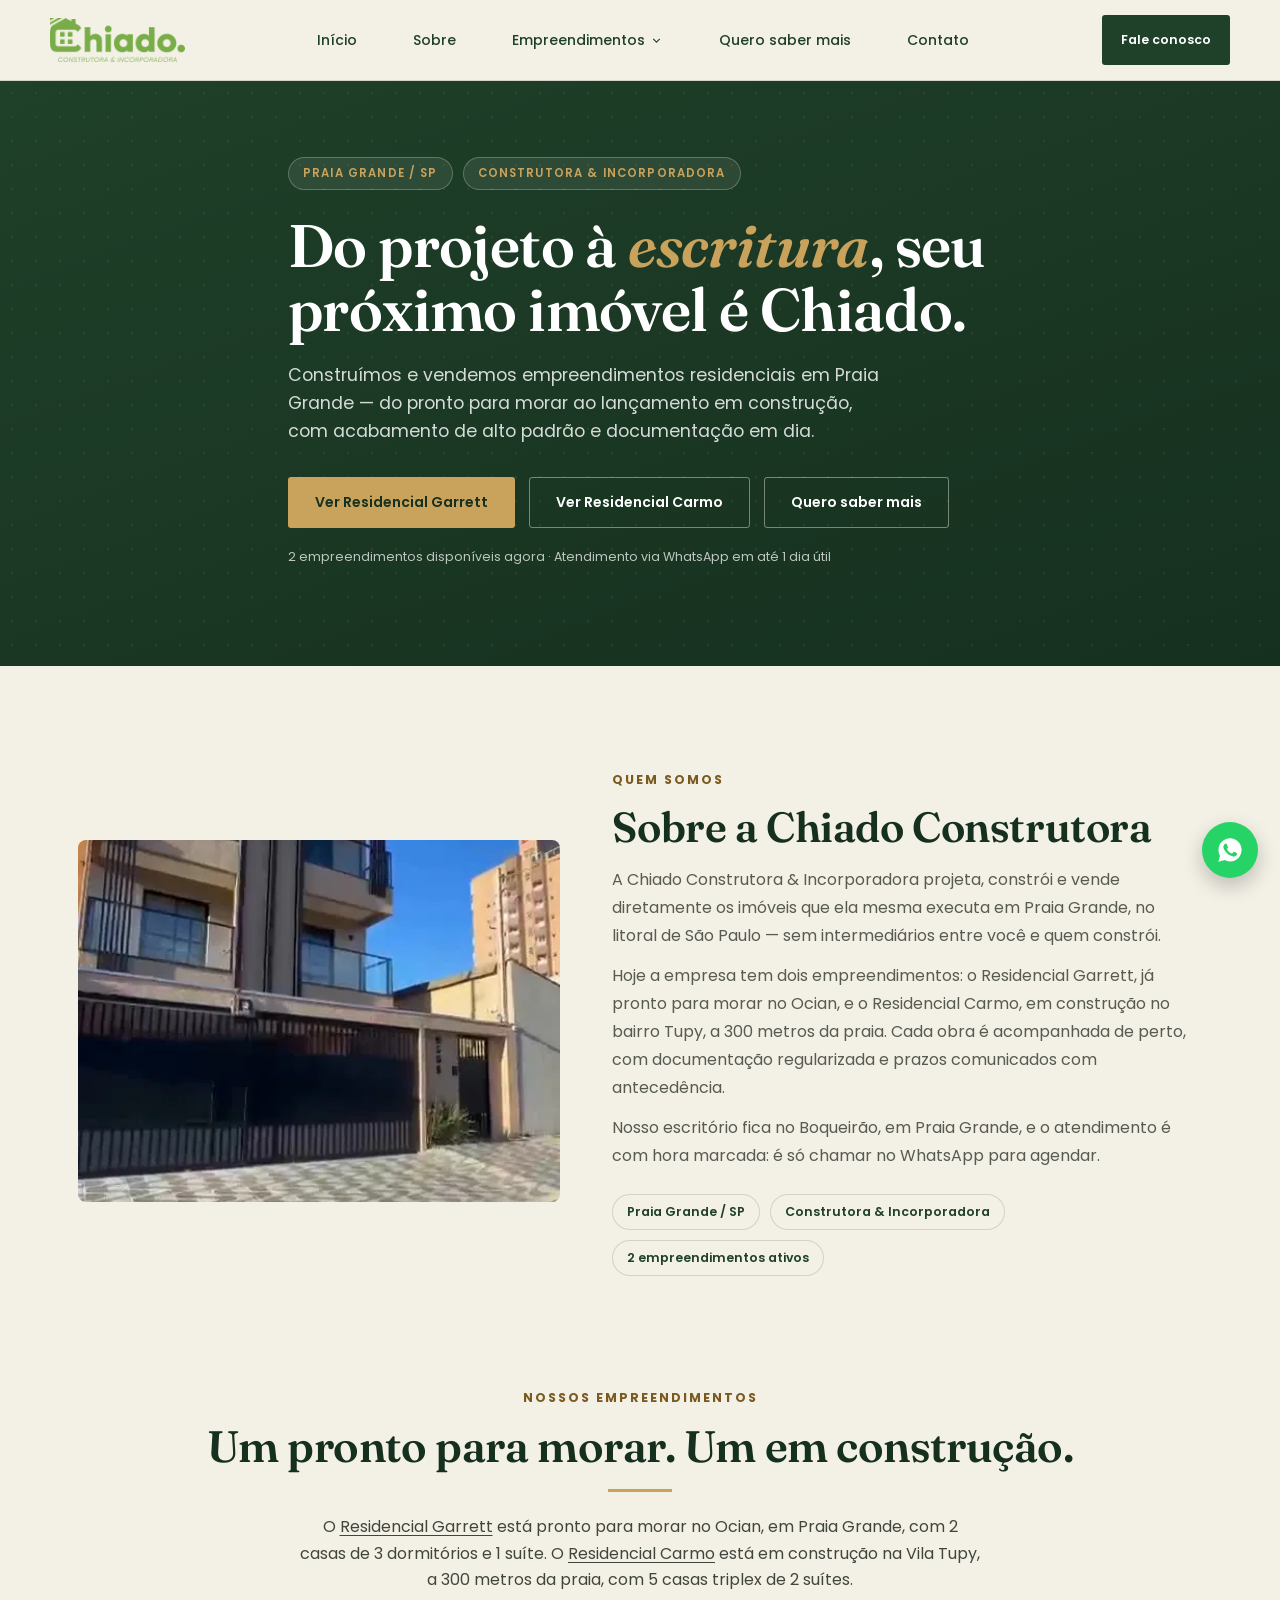
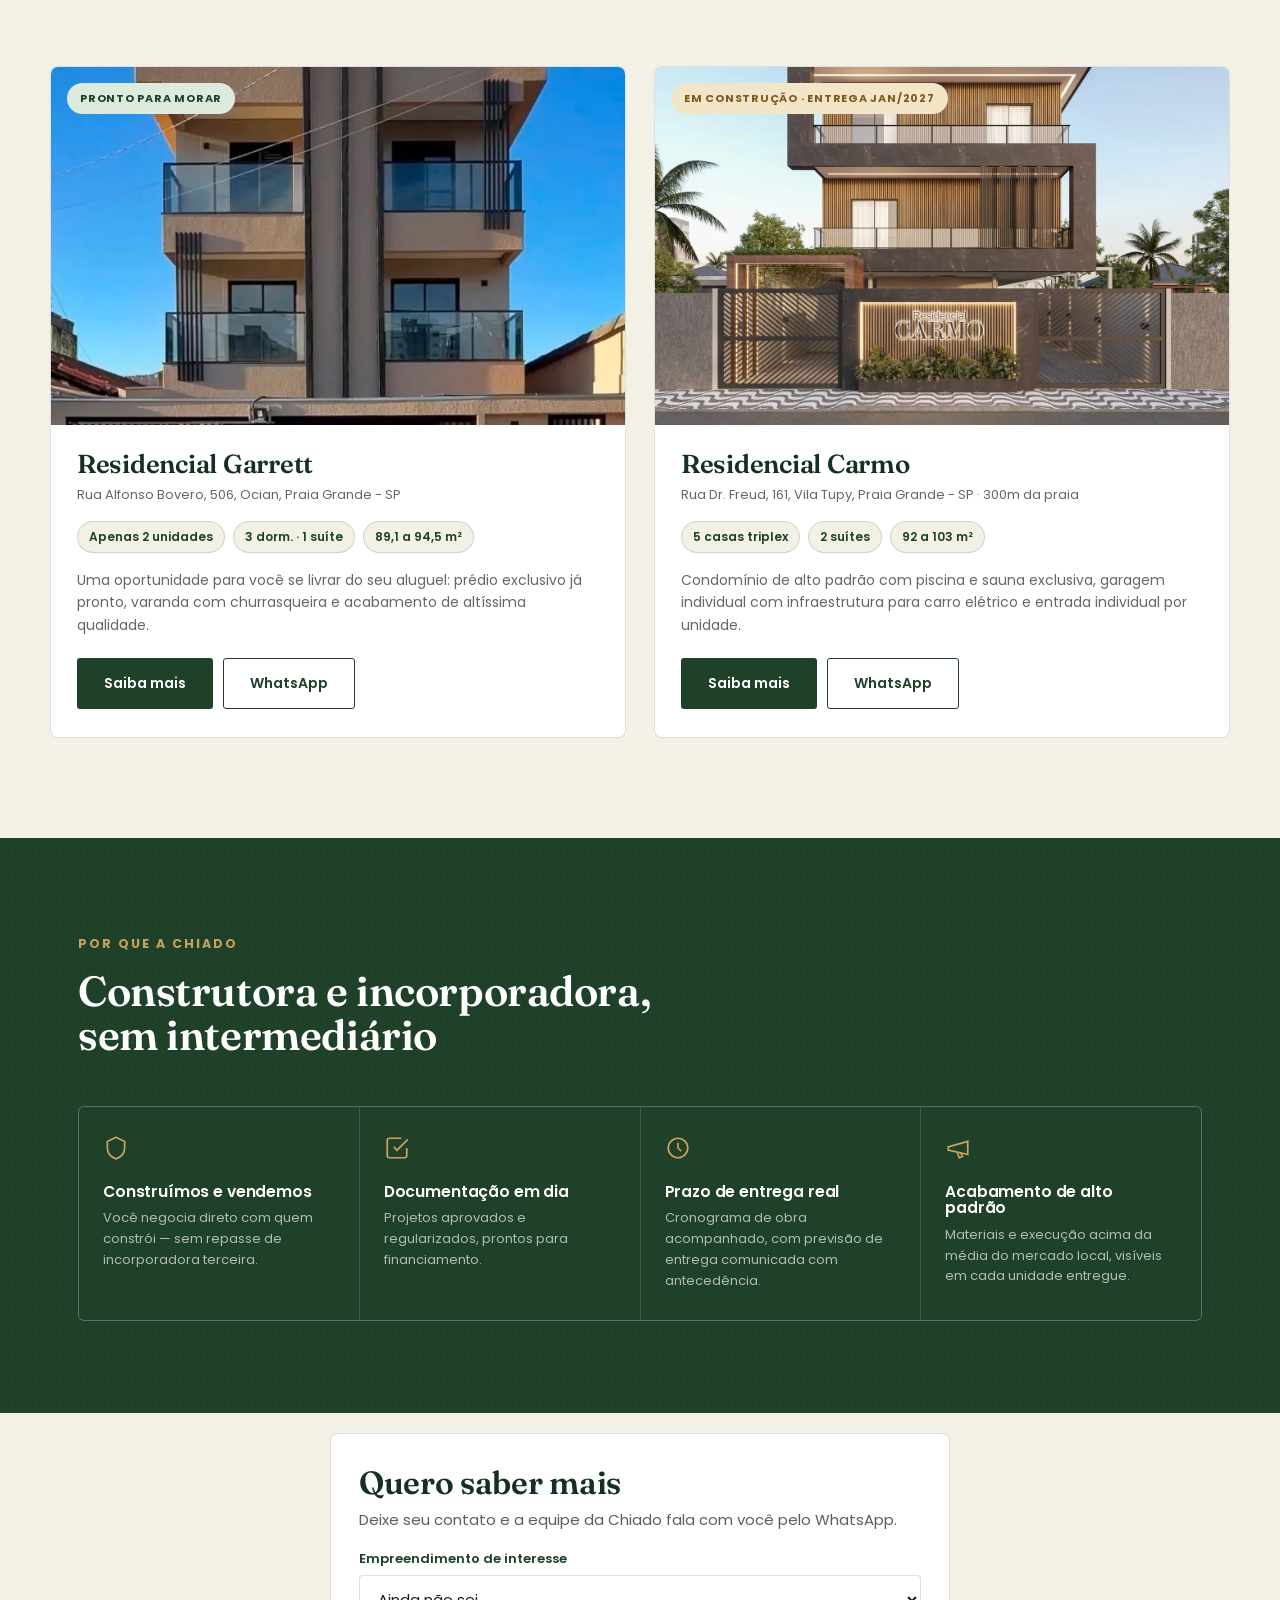
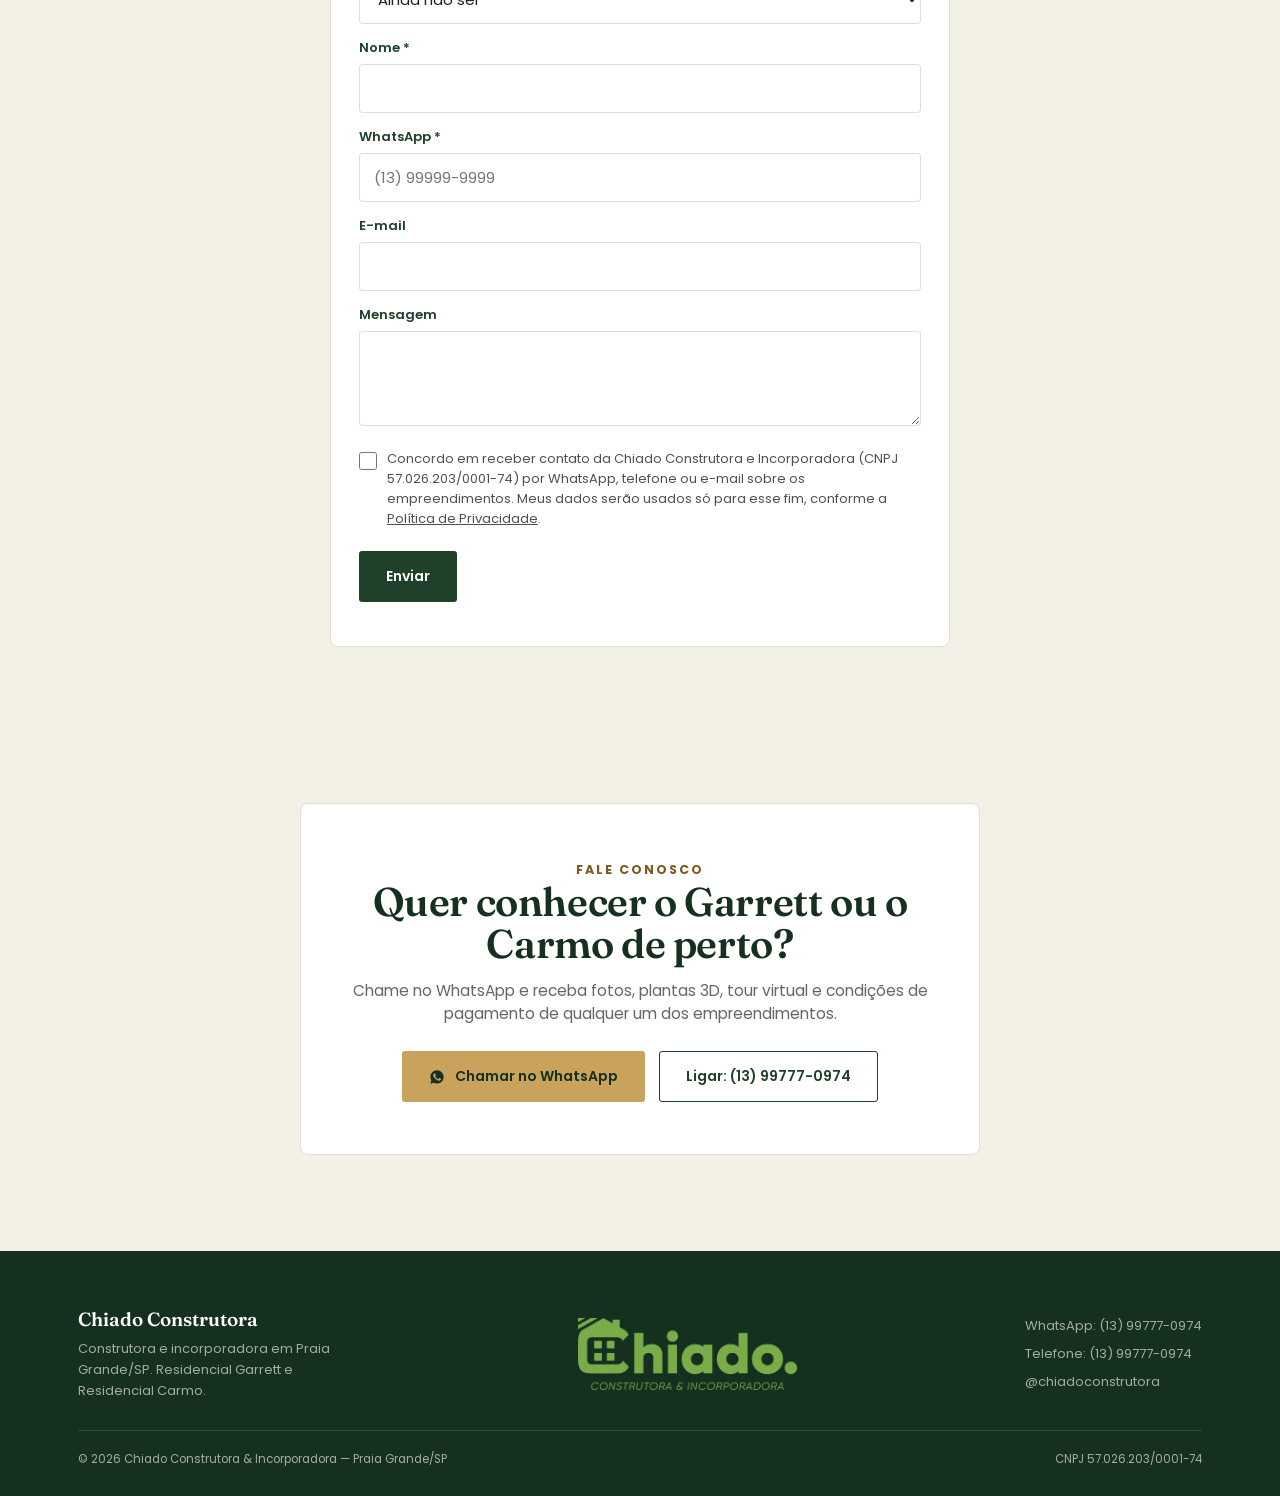
==== site/index.html @ dfac3261 "Capa do Carmo: selo com o andamento da obra Co-Authored-By: Claude Sonnet 5.5 <noreply@anthropic.com" ====
<!DOCTYPE html>
<html lang="pt-BR">
<head>
<meta charset="UTF-8">
<meta name="viewport" content="width=device-width, initial-scale=1.0">
<title>Chiado Construtora | Imóveis em Praia Grande/SP</title>
<meta name="description" content="Residencial Garrett, pronto para morar, e Residencial Carmo, em construção. Construtora e incorporadora em Praia Grande/SP. Conheça e fale pelo WhatsApp.">
<link rel="icon" type="image/png" href="assets/logo-icon.png">
<link rel="apple-touch-icon" href="assets/logo-icon.png">
<!-- Se o site ganhar domínio próprio, troque https://www.chiadoconstrutora.com.br aqui, no imovel.html e na variável SITE_URL da Vercel (api/imovel.js) -->
<link rel="canonical" href="https://www.chiadoconstrutora.com.br/">
<meta property="og:type" content="website">
<meta property="og:locale" content="pt_BR">
<meta property="og:site_name" content="Chiado Construtora &amp; Incorporadora">
<meta property="og:url" content="https://www.chiadoconstrutora.com.br/">
<meta property="og:title" content="Chiado Construtora | Imóveis em Praia Grande/SP">
<meta property="og:description" content="Residencial Garrett, pronto para morar, e Residencial Carmo, em construção. Construtora e incorporadora em Praia Grande/SP. Conheça e fale pelo WhatsApp.">
<meta property="og:image" content="https://www.chiadoconstrutora.com.br/assets/garrett-capa.jpg">
<meta name="twitter:card" content="summary_large_image">
<meta name="twitter:title" content="Chiado Construtora | Imóveis em Praia Grande/SP">
<meta name="twitter:description" content="Residencial Garrett, pronto para morar, e Residencial Carmo, em construção. Construtora e incorporadora em Praia Grande/SP. Conheça e fale pelo WhatsApp.">
<meta name="twitter:image" content="https://www.chiadoconstrutora.com.br/assets/garrett-capa.jpg">
<script type="application/ld+json">
{
  "@context": "https://schema.org",
  "@type": "GeneralContractor",
  "name": "Chiado Construtora & Incorporadora",
  "url": "https://www.chiadoconstrutora.com.br/",
  "logo": "https://www.chiadoconstrutora.com.br/assets/logo-full.png",
  "image": "https://www.chiadoconstrutora.com.br/assets/garrett-capa.jpg",
  "description": "Construtora e incorporadora em Praia Grande/SP. Residencial Garrett (pronto para morar) e Residencial Carmo (em construção). Escritório no Boqueirão, em Praia Grande, com atendimento mediante agendamento pelo WhatsApp.",
  "telephone": "+55-13-99777-0974",
  "taxID": "57.026.203/0001-74",
  "address": {
    "@type": "PostalAddress",
    "addressLocality": "Praia Grande",
    "addressRegion": "SP",
    "addressCountry": "BR"
  },
  "areaServed": ["Boqueirão, Praia Grande, SP", "Praia Grande, SP"],
  "sameAs": ["https://www.instagram.com/chiadoconstrutora"]
}
</script>
<link rel="preconnect" href="https://fonts.googleapis.com">
<link rel="preconnect" href="https://fonts.gstatic.com" crossorigin>
<link href="https://fonts.googleapis.com/css2?family=Fraunces:opsz,wght@9..144,500;9..144,600;9..144,700&family=Poppins:wght@400;500;600;700&display=swap" rel="stylesheet">
<link rel="stylesheet" href="assets/style.css?v=20261023e">
</head>
<body>

<a class="skip-link" href="#conteudo">Pular para o conteúdo</a>

<div class="topbar">
  <div class="wrap topbar-inner">
    <a class="logo" href="index.html">
      <img class="logo-topbar-img" src="assets/logo-topbar.png" width="300" height="98" alt="Chiado Construtora e Incorporadora">
    </a>
    <nav class="main-nav" id="main-nav">
      <a href="index.html">Início</a>
      <a href="#sobre">Sobre</a>
      <div class="nav-dropdown">
        <button class="nav-dropdown-toggle" type="button" aria-haspopup="true" aria-expanded="false">
          Empreendimentos
          <svg aria-hidden="true" focusable="false" viewBox="0 0 24 24" fill="none" stroke="currentColor" stroke-width="2"><path d="M6 9l6 6 6-6"/></svg>
        </button>
        <div class="nav-dropdown-menu" id="nav-empreendimentos-menu">
          <a href="imovel.html?slug=garrett">Residencial Garrett</a>
          <a href="imovel.html?slug=carmo">Residencial Carmo</a>
          <div class="nav-dropdown-soon">Alcantara Mar <span>Em breve</span></div>
        </div>
      </div>
      <a href="#interesse">Quero saber mais</a>
      <a href="#contato">Contato</a>
    </nav>
    <button class="nav-toggle" type="button" aria-label="Abrir menu" aria-expanded="false" aria-controls="main-nav">
      <svg aria-hidden="true" focusable="false" class="icon-menu" viewBox="0 0 24 24" fill="none" stroke="currentColor" stroke-width="2"><path d="M3 6h18M3 12h18M3 18h18"/></svg>
      <svg aria-hidden="true" focusable="false" class="icon-close" viewBox="0 0 24 24" fill="none" stroke="currentColor" stroke-width="2"><path d="M18 6 6 18M6 6l12 12"/></svg>
    </button>
    <a class="btn btn-dark btn-sm" href="https://wa.me/5513997770974?text=Ol%C3%A1%2C%20vim%20pelo%20site%20e%20quero%20saber%20mais%20sobre%20os%20empreendimentos%20da%20Chiado." target="_blank" rel="noopener">Fale conosco</a>
  </div>
</div>

<main id="conteudo" tabindex="-1">
<header class="hero">
  <div class="wrap hero-inner">
    <div class="hero-badge-row">
      <span class="hero-badge">Praia Grande / SP</span>
      <span class="hero-badge">Construtora &amp; Incorporadora</span>
    </div>
    <h1>Do projeto à <em>escritura</em>, seu próximo imóvel é Chiado.</h1>
    <p class="hero-sub">Construímos e vendemos empreendimentos residenciais em Praia Grande — do pronto para morar ao lançamento em construção, com acabamento de alto padrão e documentação em dia.</p>
    <div class="hero-actions">
      <a class="btn btn-gold" href="imovel.html?slug=garrett">Ver Residencial Garrett</a>
      <a class="btn btn-outline-gold" href="imovel.html?slug=carmo">Ver Residencial Carmo</a>
      <a class="btn btn-outline-gold" href="#interesse">Quero saber mais</a>
    </div>
    <p class="hero-note">2 empreendimentos disponíveis agora · Atendimento via WhatsApp em até 1 dia útil</p>
  </div>
</header>

<section id="sobre" class="about reveal">
  <div class="wrap about-grid">
    <div class="about-img">
      <picture><source srcset="assets/garrett-fachada.webp" type="image/webp"><img src="assets/garrett-fachada.jpg" width="464" height="832" alt="Fachada do Residencial Garrett, entregue pela Chiado Construtora em Praia Grande"></picture>
    </div>
    <div class="about-copy">
      <span class="eyebrow">Quem somos</span>
      <h2>Sobre a Chiado Construtora</h2>
      <p>A Chiado Construtora &amp; Incorporadora projeta, constrói e vende diretamente os imóveis que ela mesma executa em Praia Grande, no litoral de São Paulo — sem intermediários entre você e quem constrói.</p>
      <p>Hoje a empresa tem dois empreendimentos: o Residencial Garrett, já pronto para morar no Ocian, e o Residencial Carmo, em construção no bairro Tupy, a 300 metros da praia. Cada obra é acompanhada de perto, com documentação regularizada e prazos comunicados com antecedência.</p>
      <p>Nosso escritório fica no Boqueirão, em Praia Grande, e o atendimento é com hora marcada: é só chamar no WhatsApp para agendar.</p>
      <div class="about-badges">
        <span>Praia Grande / SP</span>
        <span>Construtora &amp; Incorporadora</span>
        <span>2 empreendimentos ativos</span>
      </div>
    </div>
  </div>
</section>

<section class="emp-intro reveal">
  <div class="wrap">
    <span class="eyebrow">Nossos empreendimentos</span>
    <h2>Um pronto para morar. Um em construção.</h2>
    <div class="rule center"></div>
    <p class="emp-intro-txt">O <a href="/imovel/garrett">Residencial Garrett</a> está pronto para morar no Ocian, em Praia Grande, com 2 casas de 3 dormitórios e 1 suíte. O <a href="/imovel/carmo">Residencial Carmo</a> está em construção na Vila Tupy, a 300 metros da praia, com 5 casas triplex de 2 suítes.</p>
  </div>
</section>

<section class="cards wrap" id="cards-container"></section>

<section class="why">
  <div class="wrap why-inner">
    <div class="why-head">
      <span class="eyebrow on-dark">Por que a Chiado</span>
      <h2>Construtora e incorporadora, sem intermediário</h2>
    </div>
    <div class="why-grid">
      <div class="why-item">
        <svg aria-hidden="true" focusable="false" viewBox="0 0 24 24" fill="none" stroke="currentColor" stroke-width="1.6"><path d="M12 2l8 4v6c0 5-3.4 8.4-8 10-4.6-1.6-8-5-8-10V6z"/></svg>
        <h3>Construímos e vendemos</h3>
        <p>Você negocia direto com quem constrói — sem repasse de incorporadora terceira.</p>
      </div>
      <div class="why-item">
        <svg aria-hidden="true" focusable="false" viewBox="0 0 24 24" fill="none" stroke="currentColor" stroke-width="1.6"><path d="M9 11l3 3L22 4"/><path d="M21 12v7a2 2 0 0 1-2 2H5a2 2 0 0 1-2-2V5a2 2 0 0 1 2-2h11"/></svg>
        <h3>Documentação em dia</h3>
        <p>Projetos aprovados e regularizados, prontos para financiamento.</p>
      </div>
      <div class="why-item">
        <svg aria-hidden="true" focusable="false" viewBox="0 0 24 24" fill="none" stroke="currentColor" stroke-width="1.6"><circle cx="12" cy="12" r="9"/><path d="M12 7v5l3 3"/></svg>
        <h3>Prazo de entrega real</h3>
        <p>Cronograma de obra acompanhado, com previsão de entrega comunicada com antecedência.</p>
      </div>
      <div class="why-item">
        <svg aria-hidden="true" focusable="false" viewBox="0 0 24 24" fill="none" stroke="currentColor" stroke-width="1.6"><path d="M3 11l18-5v12L3 14v-3z"/><path d="M11.6 16.9L13 21l3-1-1.4-4"/></svg>
        <h3>Acabamento de alto padrão</h3>
        <p>Materiais e execução acima da média do mercado local, visíveis em cada unidade entregue.</p>
      </div>
    </div>
  </div>
</section>

<section id="interesse" class="lead-section">
  <div class="wrap"><div id="lead-form-root" data-empreendimento=""></div></div>
</section>

<section id="contato" class="final-cta">
  <div class="wrap">
    <div class="final-cta-box reveal">
      <span class="eyebrow">Fale conosco</span>
      <h2>Quer conhecer o Garrett ou o Carmo de perto?</h2>
      <p>Chame no WhatsApp e receba fotos, plantas 3D, tour virtual e condições de pagamento de qualquer um dos empreendimentos.</p>
      <div class="hero-actions">
        <a class="btn btn-gold" href="https://wa.me/5513997770974?text=Ol%C3%A1%2C%20vim%20pelo%20site%20e%20quero%20saber%20mais%20sobre%20os%20empreendimentos%20da%20Chiado." target="_blank" rel="noopener">
          <svg aria-hidden="true" focusable="false" viewBox="0 0 24 24" fill="currentColor"><path d="M12.04 2C6.58 2 2.13 6.45 2.13 11.91c0 1.75.46 3.45 1.32 4.95L2.05 22l5.25-1.38c1.45.79 3.08 1.21 4.74 1.21h.01c5.46 0 9.91-4.45 9.91-9.91C21.96 6.45 17.5 2 12.04 2Zm5.8 14.13c-.24.68-1.4 1.32-1.93 1.4-.5.08-1.12.11-1.8-.11-.42-.13-.96-.32-1.65-.62-2.9-1.25-4.79-4.17-4.94-4.36-.14-.19-1.18-1.57-1.18-3 0-1.42.75-2.12 1.02-2.41.27-.29.58-.36.78-.36.2 0 .39 0 .56.01.18.01.42-.07.66.5.24.58.82 2 .89 2.15.07.15.12.32.02.51-.1.19-.15.31-.29.48-.15.17-.31.38-.44.51-.15.15-.3.31-.13.6.17.29.76 1.25 1.63 2.02 1.12.99 2.06 1.3 2.35 1.45.29.15.46.13.63-.08.17-.2.72-.84.91-1.13.19-.29.38-.24.64-.14.26.1 1.65.78 1.93.92.29.15.48.22.55.34.07.13.07.72-.17 1.4Z"/></svg>
          Chamar no WhatsApp
        </a>
        <a class="btn btn-outline-dark" href="tel:+5513997770974">Ligar: (13) 99777-0974</a>
      </div>
    </div>
  </div>
</section>
</main>

<footer>
  <div class="wrap">
    <div class="footer-inner">
      <div>
        <div class="footer-logo">Chiado Construtora</div>
        <p>Construtora e incorporadora em Praia Grande/SP. Residencial Garrett e Residencial Carmo.</p>
      </div>
      <div class="footer-brand-mid">
        <img src="assets/logo-full.png" width="460" height="151" alt="Chiado Construtora e Incorporadora" loading="lazy">
      </div>
      <div class="footer-contact">
        <a href="https://wa.me/5513997770974" target="_blank" rel="noopener">WhatsApp: (13) 99777-0974</a>
        <a href="tel:+5513997770974">Telefone: (13) 99777-0974</a>
        <a href="https://www.instagram.com/chiadoconstrutora" target="_blank" rel="noopener">@chiadoconstrutora</a>
      </div>
    </div>
    <div class="footer-bottom">
      <span>© 2026 Chiado Construtora &amp; Incorporadora — Praia Grande/SP</span>
      <span>CNPJ 57.026.203/0001-74</span>
    </div>
  </div>
</footer>

<a class="wa-float" href="https://wa.me/5513997770974?text=Ol%C3%A1%2C%20vim%20pelo%20site%20e%20quero%20saber%20mais%20sobre%20os%20empreendimentos%20da%20Chiado." target="_blank" rel="noopener" aria-label="Falar no WhatsApp">
  <svg aria-hidden="true" focusable="false" viewBox="0 0 24 24" fill="currentColor"><path d="M12.04 2C6.58 2 2.13 6.45 2.13 11.91c0 1.75.46 3.45 1.32 4.95L2.05 22l5.25-1.38c1.45.79 3.08 1.21 4.74 1.21h.01c5.46 0 9.91-4.45 9.91-9.91C21.96 6.45 17.5 2 12.04 2Zm5.8 14.13c-.24.68-1.4 1.32-1.93 1.4-.5.08-1.12.11-1.8-.11-.42-.13-.96-.32-1.65-.62-2.9-1.25-4.79-4.17-4.94-4.36-.14-.19-1.18-1.57-1.18-3 0-1.42.75-2.12 1.02-2.41.27-.29.58-.36.78-.36.2 0 .39 0 .56.01.18.01.42-.07.66.5.24.58.82 2 .89 2.15.07.15.12.32.02.51-.1.19-.15.31-.29.48-.15.17-.31.38-.44.51-.15.15-.3.31-.13.6.17.29.76 1.25 1.63 2.02 1.12.99 2.06 1.3 2.35 1.45.29.15.46.13.63-.08.17-.2.72-.84.91-1.13.19-.29.38-.24.64-.14.26.1 1.65.78 1.93.92.29.15.48.22.55.34.07.13.07.72-.17 1.4Z"/></svg>
</a>

<script src="assets/utm.js"></script>
<script src="assets/main.js?v=20261023e"></script>
<script src="assets/reveal.js"></script>
<script src="assets/lightbox.js"></script>
<script src="data/empreendimentos.js"></script>
<script src="assets/lead-form.js?v=20261023e"></script>
<script src="assets/render.js"></script>

<script>window.va = window.va || function () { (window.vaq = window.vaq || []).push(arguments); };</script>
<script defer src="/_vercel/insights/script.js"></script>
</body>
</html>
---- site/assets/style.css ----
:root{
  --green-900:#16301F;
  --green-800:#1F4029;
  --green-700:#2C5538;
  --gold:#C9A25C;
  --gold-dark:#7A5A1F;
  --gold-hover:#A9803E;
  --cream:#F3F0E6;
  --cream-2:#EAE5D4;
  --ink:#1B2118;
  --paper:#FFFFFF;
  --line: rgba(27,33,24,0.14);
}
*{box-sizing:border-box; margin:0; padding:0;}
html{scroll-behavior:smooth;}
body{
  background:var(--cream);
  color:var(--ink);
  font-family:'Poppins', sans-serif;
  -webkit-font-smoothing:antialiased;
  overflow-x:hidden;
}
h1,h2,h3,.serif{
  font-family:'Fraunces', serif;
  font-weight:600;
  line-height:1.06;
  letter-spacing:-0.01em;
}
a{color:inherit; text-decoration:none;}
img{max-width:100%; display:block;}
picture{ display:contents; }
.wrap{ max-width:1180px; margin:0 auto; padding:0 28px; }
@media (max-width:640px){ .wrap{padding:0 20px;} }

.eyebrow{
  font-size:12.5px;
  font-weight:700;
  letter-spacing:0.16em;
  text-transform:uppercase;
  color:var(--gold-dark);
}
.eyebrow.on-dark{ color:var(--gold); }

.rule{ width:64px; height:3px; background:var(--gold); margin:18px 0 0; }
.rule.center{ margin-left:auto; margin-right:auto; }

/* ---------- buttons ---------- */
.btn{
  display:inline-flex;
  align-items:center;
  gap:10px;
  padding:14px 26px;
  font-family:'Poppins', sans-serif;
  font-weight:600;
  font-size:14px;
  border-radius:3px;
  border:1.5px solid transparent;
  cursor:pointer;
  transition:transform .15s ease, box-shadow .15s ease, background .15s ease, color .15s ease;
  white-space:nowrap;
}
.btn-gold{ background:var(--gold); color:var(--green-900); }
.btn-gold:hover{ background:var(--gold-hover); transform:translateY(-1px); }
.btn-dark{ background:var(--green-800); color:#fff; }
.btn-dark:hover{ background:var(--green-900); transform:translateY(-1px); }
.btn-outline-dark{ border-color:var(--green-800); color:var(--green-800); background:transparent; }
.btn-outline-dark:hover{ background:var(--green-800); color:#fff; }
.btn-outline-gold{ border-color:rgba(255,255,255,0.4); color:#fff; }
.btn-outline-gold:hover{ background:rgba(255,255,255,0.12); }
.btn-sm{ padding:15px 18px; font-size:12.5px; }
.btn-full{ width:100%; justify-content:center; }
.btn svg{ width:16px; height:16px; flex-shrink:0; }

/* ---------- topbar ---------- */
.topbar{
  position:sticky; top:0; z-index:50;
  background:rgba(243,240,230,0.94);
  backdrop-filter:blur(6px);
  border-bottom:1px solid var(--line);
}
@media(max-width:899px){ .topbar{ background:var(--cream); } }
.topbar-inner{ display:flex; align-items:center; justify-content:space-between; padding:15px 0; gap:16px; }
.logo{ display:flex; align-items:center; }
.logo-topbar-img{ height:44px; width:auto; display:block; }
@media(max-width:480px){ .logo-topbar-img{ height:36px; } }
nav.main-nav{ display:none; align-items:center; gap:28px; font-weight:500; font-size:14px; color:var(--green-800); }
nav.main-nav > a{ margin-right:28px; }
nav.main-nav > a:last-child{ margin-right:0; }
@media(min-width:900px){ nav.main-nav{ display:flex; } }

.nav-toggle{
  display:flex; align-items:center; justify-content:center;
  width:40px; height:40px; flex-shrink:0;
  background:none; border:none; padding:0; margin:0;
  color:var(--green-900); cursor:pointer;
}
.nav-toggle svg{ width:24px; height:24px; }
.nav-toggle .icon-close{ display:none; }
.topbar.menu-open .nav-toggle .icon-menu{ display:none; }
.topbar.menu-open .nav-toggle .icon-close{ display:block; }
@media(min-width:900px){ .nav-toggle{ display:none; } }

@media(max-width:899px){
  .topbar.menu-open nav.main-nav{
    display:flex; flex-direction:column; align-items:stretch; gap:0;
    position:absolute; top:100%; left:0; right:0;
    background:var(--paper); border-bottom:1px solid var(--line);
    box-shadow:0 14px 32px rgba(22,32,20,0.14);
    padding:6px 20px 18px; max-height:calc(100vh - 82px); overflow-y:auto;
  }
  .topbar.menu-open nav.main-nav > a{
    margin-right:0; padding:15px 4px; font-size:15px;
    border-bottom:1px solid var(--line);
  }
  .topbar.menu-open .nav-dropdown{ margin-right:0; }
  .topbar.menu-open .nav-dropdown-toggle{
    width:100%; justify-content:space-between;
    padding:15px 4px; font-size:15px; border-bottom:1px solid var(--line);
  }
  .topbar.menu-open .nav-dropdown-toggle svg{ transform:none !important; }
  .topbar.menu-open .nav-dropdown-menu{
    position:static; opacity:1; visibility:visible; transform:none;
    box-shadow:none; border:none; border-radius:0;
    padding:2px 0 6px 8px; min-width:0;
  }
  .topbar.menu-open .nav-dropdown-menu a{ padding:11px 8px; }
}

.nav-dropdown{ position:relative; margin-right:28px; }
.nav-dropdown-toggle{
  display:flex; align-items:center; gap:5px;
  background:none; border:none; padding:0;
  font-family:'Poppins', sans-serif; font-weight:500; font-size:14px; color:var(--green-800);
  cursor:pointer;
}
.nav-dropdown-toggle svg{ width:13px; height:13px; transition:transform .15s ease; }
.nav-dropdown:hover .nav-dropdown-toggle svg{ transform:rotate(180deg); }
.nav-dropdown-menu{
  position:absolute; top:calc(100% + 14px); left:0;
  background:var(--paper); border:1px solid var(--line); border-radius:8px;
  min-width:250px; padding:8px;
  box-shadow:0 14px 32px rgba(22,32,20,0.14);
  opacity:0; visibility:hidden; transform:translateY(6px);
  transition:opacity .15s ease, transform .15s ease, visibility .15s;
  z-index:60;
}
.nav-dropdown:hover .nav-dropdown-menu,
.nav-dropdown:focus-within .nav-dropdown-menu{
  opacity:1; visibility:visible; transform:translateY(0);
}
.nav-dropdown-menu a{
  display:block; padding:9px 12px; border-radius:5px;
  font-size:14px; font-weight:500; color:var(--ink);
}
.nav-dropdown-menu a:hover{ background:var(--cream); color:var(--green-800); }
.nav-dropdown-soon{
  display:flex; align-items:center; justify-content:space-between; gap:8px;
  padding:9px 12px; border-radius:5px;
  font-size:14px; font-weight:500; color:rgba(27,33,24,0.4);
  cursor:default; white-space:nowrap;
}
.nav-dropdown-soon span{
  font-size:9.5px; font-weight:700; letter-spacing:0.06em;
  background:var(--cream); border:1px solid var(--line);
  padding:2px 7px; border-radius:999px; color:var(--gold-dark);
  white-space:nowrap;
}

/* ---------- footer ---------- */
footer{ background:var(--green-900); color:rgba(255,255,255,0.6); padding:56px 0 28px; }
.footer-inner{
  display:flex; justify-content:space-between; align-items:center; flex-wrap:wrap; gap:32px;
  padding-bottom:28px; border-bottom:1px solid rgba(255,255,255,0.12);
}
.footer-logo{ font-family:'Fraunces', serif; font-weight:600; font-size:19px; color:#fff; margin-bottom:8px; }
.footer-brand-mid{ display:flex; align-items:center; justify-content:center; flex:1; }
.footer-brand-mid img{ height:72px; width:auto; display:block; }
@media(max-width:860px){ .footer-brand-mid{ display:none; } }
.footer-inner p{ font-size:13px; max-width:34ch; line-height:1.6; }
.footer-contact{ font-size:13px; display:flex; flex-direction:column; gap:8px; }
.footer-contact a:hover{ color:#fff; }
.footer-bottom{ display:flex; justify-content:space-between; padding-top:20px; font-size:11.5px; flex-wrap:wrap; gap:10px; }

.reveal{ opacity:0; transform:translateY(16px); transition:opacity .6s ease, transform .6s ease; }
.reveal.in{ opacity:1; transform:translateY(0); }
@media (prefers-reduced-motion: reduce){
  html{ scroll-behavior:auto; }
  .reveal{ opacity:1; transform:none; transition:none; }
}
:focus-visible{ outline:2.5px solid var(--gold-dark); outline-offset:2px; }

.wa-float{
  position:fixed; right:22px; bottom:22px; z-index:70;
  width:56px; height:56px; border-radius:50%;
  background:#25D366;
  display:flex; align-items:center; justify-content:center;
  box-shadow:0 8px 20px rgba(0,0,0,0.22);
}
.wa-float svg{ width:28px; height:28px; color:#fff; }

/* ================= INDEX PAGE ================= */
.hero{
  position:relative;
  background:linear-gradient(160deg, #1F4029 0%, #16301F 100%);
  color:#fff; overflow:hidden; padding:76px 0 100px;
}
.hero::before{
  content:""; position:absolute; inset:0;
  background-image: radial-gradient(rgba(201,162,92,0.10) 1.5px, transparent 1.5px);
  background-size:24px 24px; pointer-events:none;
}
.hero-inner{ position:relative; z-index:2; max-width:760px; }
.hero-badge-row{ display:flex; flex-wrap:wrap; align-items:center; gap:10px; margin-bottom:24px; }
.hero-badge{
  font-size:11.5px; font-weight:600; letter-spacing:0.1em; text-transform:uppercase;
  background:rgba(255,255,255,0.08); border:1px solid rgba(255,255,255,0.24);
  padding:7px 14px; border-radius:999px; color:var(--gold);
}
.hero h1{ font-size:clamp(36px, 5.6vw, 60px); color:#fff; font-weight:600; }
.hero h1 em{ font-style:italic; color:var(--gold); }
.hero-sub{ margin-top:20px; font-size:17.5px; line-height:1.6; color:rgba(255,255,255,0.82); max-width:54ch; }
.hero-actions{ margin-top:32px; display:flex; flex-wrap:wrap; gap:14px; align-items:center; }
.hero-note{ margin-top:20px; font-size:12.5px; color:rgba(255,255,255,0.72); }

.about{ padding:100px 0 20px; }
.about-grid{
  display:grid; grid-template-columns:0.9fr 1.1fr; gap:52px; align-items:center;
}
@media(max-width:880px){ .about-grid{ grid-template-columns:1fr; gap:32px; } }
.about-img{ border-radius:8px; overflow:hidden; aspect-ratio:4/3; }
.about-img img{ width:100%; height:100%; object-fit:cover; display:block; }
.about-copy h2{ font-size:clamp(28px, 4vw, 42px); color:var(--green-900); margin-top:14px; }
.about-copy p{ margin-top:16px; font-size:16px; line-height:1.75; color:rgba(27,33,24,0.72); }
.about-copy p + p{ margin-top:12px; }
.about-badges{ display:flex; flex-wrap:wrap; gap:10px; margin-top:24px; }
.about-badges span{
  font-size:12.5px; font-weight:600; color:var(--green-800);
  background:var(--cream); border:1px solid var(--line);
  padding:8px 14px; border-radius:999px;
}

.emp-intro{ padding:88px 0 20px; text-align:center; }
.emp-intro h2{ font-size:clamp(30px, 4.4vw, 44px); color:var(--green-900); margin-top:14px; }
.emp-intro .rule{ margin-top:20px; }
.emp-intro-txt{ max-width:680px; margin:22px auto 0; color:var(--ink); opacity:.82; line-height:1.65; }
.emp-intro-txt a{ color:inherit; text-decoration:underline; text-underline-offset:3px; }

.cards{ padding:52px 0 100px; display:grid; grid-template-columns:1fr 1fr; gap:28px; }
@media(max-width:860px){ .cards{ grid-template-columns:1fr; } }
/* reserva a altura dos cards enquanto o JS ainda os monta, para o rodapé não pular */
.cards:empty{ min-height:640px; }
#detail-root{ min-height:75vh; }
.card{
  background:var(--paper); border:1px solid var(--line); border-radius:8px; overflow:hidden;
  display:flex; flex-direction:column;
  transition:transform .2s ease, box-shadow .2s ease;
}
.card:hover{ transform:translateY(-4px); box-shadow:0 16px 32px rgba(22,48,31,0.12); }
.card-cover{ position:relative; aspect-ratio:16/10; overflow:hidden; }
.card-cover img{ width:100%; height:100%; object-fit:cover; }
.card-tag{
  position:absolute; top:16px; left:16px;
  font-size:11px; font-weight:700; letter-spacing:0.07em; text-transform:uppercase;
  padding:7px 13px; border-radius:999px;
}
.tag-ready{ background:#DCEBDD; color:var(--green-800); }
.tag-building{ background:#F3E6C8; color:var(--gold-dark); }
.card-body{ padding:26px 26px 28px; display:flex; flex-direction:column; flex:1; }
.card-body h3{ font-size:26px; color:var(--green-900); }
.card-address{ font-size:13px; color:rgba(27,33,24,0.68); margin-top:6px; }
.card-specs{ display:flex; flex-wrap:wrap; gap:8px; margin-top:16px; }
.card-specs span{
  font-size:12px; font-weight:600; color:var(--green-800);
  background:var(--cream); border:1px solid var(--line);
  padding:6px 11px; border-radius:999px;
}
.card-desc{ font-size:14px; line-height:1.6; color:rgba(27,33,24,0.68); margin-top:16px; flex:1; }
.card-actions{ margin-top:22px; display:flex; gap:10px; flex-wrap:wrap; }

.why{ background:var(--green-800); color:#fff; padding:92px 0; position:relative; }
.why::before{
  content:""; position:absolute; inset:0;
  background-image: radial-gradient(rgba(255,255,255,0.06) 1.5px, transparent 1.5px);
  background-size:24px 24px; pointer-events:none;
}
.why-inner{ position:relative; z-index:1; }
.why-head{ max-width:600px; margin-bottom:48px; }
.why-head h2{ font-size:clamp(28px, 4vw, 42px); color:#fff; margin-top:14px; }
.why-grid{ display:grid; grid-template-columns:repeat(4,1fr); gap:1px; background:rgba(255,255,255,0.14); border:1px solid rgba(255,255,255,0.14); border-radius:6px; overflow:hidden; }
@media(max-width:900px){ .why-grid{ grid-template-columns:1fr 1fr; } }
@media(max-width:560px){ .why-grid{ grid-template-columns:1fr; } }
.why-item{ background:var(--green-800); padding:28px 24px; }
.why-item svg{ width:26px; height:26px; color:var(--gold); margin-bottom:16px; }
.why-item h3{ font-family:'Poppins', sans-serif; font-weight:600; font-size:15.5px; margin-bottom:8px; }
.why-item p{ font-size:13px; line-height:1.6; color:rgba(255,255,255,0.65); }

.final-cta{ padding:96px 0; }
.final-cta-box{
  background:var(--paper); border:1px solid var(--line); border-radius:8px;
  padding:52px 40px; text-align:center; max-width:680px; margin:0 auto; position:relative;
}
@media(max-width:640px){ .final-cta-box{ padding:36px 22px; } }
.final-cta-box h2{ font-size:clamp(28px, 4.4vw, 40px); color:var(--green-900); }
.final-cta-box p{ margin-top:14px; font-size:15.5px; color:rgba(27,33,24,0.68); }
.final-cta-box .hero-actions{ justify-content:center; margin-top:26px; }

/* ================= DETAIL PAGE ================= */
.back-link{
  display:inline-flex; align-items:center; gap:8px;
  font-size:13px; font-weight:600; color:var(--green-800);
  padding:14px 0;
}
.back-link svg{ width:15px; height:15px; }
.back-link:hover{ color:var(--gold-dark); }

.detail-hero{ position:relative; overflow:hidden; background:var(--green-900); height:560px; }
@media(max-width:760px){ .detail-hero{ height:440px; } }
.detail-hero-bg{
  position:absolute; inset:0;
  background-size:cover; background-position:center;
  filter:blur(28px) brightness(0.55); transform:scale(1.15);
}
.detail-hero-img{
  position:relative; z-index:1;
  display:block; margin:0 auto;
  height:100%; width:auto; max-width:100%;
  object-fit:contain;
}
/* Capa em apresentação (capa_slides): fotos em tela cheia, troca com fade e zoom lento */
.hero-slides{ position:absolute; inset:0; background:var(--green-900); }
.hero-slide{ position:absolute; inset:0; opacity:0; transition:opacity 1.4s ease; }
.hero-slide.is-active{ opacity:1; z-index:1; }
.hero-slide img{ width:100%; height:100%; object-fit:cover; display:block; transform:scale(1); }
.hero-slide.is-active img{ animation:heroZoom 8s ease-out forwards; }
.hero-video{ position:absolute; inset:0; width:100%; height:100%; object-fit:cover; z-index:2; opacity:0; transition:opacity 1s ease; }
.hero-slides.has-video .hero-video{ opacity:1; }
@keyframes heroZoom{ from{ transform:scale(1); } to{ transform:scale(1.07); } }
@media (prefers-reduced-motion: reduce){
  .hero-slide{ transition:none; }
  .hero-slide.is-active img{ animation:none; }
}
.detail-hero-overlay{
  position:absolute; inset:0; z-index:2;
  background:linear-gradient(0deg, rgba(15,25,17,0.78) 0%, rgba(15,25,17,0.1) 45%, rgba(15,25,17,0) 70%);
  display:flex; align-items:flex-end;
}
.detail-hero-content{ padding:40px 0 32px; color:#fff; width:100%; }
.detail-tag{
  font-size:11.5px; font-weight:700; letter-spacing:0.08em; text-transform:uppercase;
  padding:8px 14px; border-radius:999px; display:inline-block; margin-bottom:16px;
}
.detail-hero h1{ font-size:clamp(32px, 5.2vw, 54px); color:#fff; }
.detail-address{ margin-top:10px; font-size:14.5px; color:rgba(255,255,255,0.82); }

.detail-body{ padding:60px 0 40px; display:grid; grid-template-columns:1.4fr 1fr; gap:48px; }
@media(max-width:900px){ .detail-body{ grid-template-columns:1fr; gap:36px; } }

.detail-desc{ font-size:16px; line-height:1.75; color:rgba(27,33,24,0.75); }
.detail-desc + .detail-desc{ margin-top:14px; }

.section-label{
  font-size:12px; font-weight:700; letter-spacing:0.1em; text-transform:uppercase;
  color:var(--gold-dark); margin:36px 0 16px;
}
.feature-grid{ display:grid; grid-template-columns:1fr 1fr; gap:12px 18px; }
@media(max-width:480px){ .feature-grid{ grid-template-columns:1fr; } }
.feature-item{ display:flex; align-items:flex-start; gap:9px; font-size:14px; color:var(--ink); }
.feature-item svg{ width:16px; height:16px; color:var(--gold-dark); flex-shrink:0; margin-top:3px; }

.unit-table{ width:100%; border-collapse:collapse; margin-top:6px; font-size:14px; }
.unit-table th{
  text-align:left; font-size:11px; letter-spacing:0.06em; text-transform:uppercase;
  color:rgba(27,33,24,0.68); font-weight:600; padding:0 10px 10px 0; border-bottom:1px solid var(--line);
}
.unit-table td{ padding:13px 10px 13px 0; border-bottom:1px solid var(--line); }
.unit-table tr:last-child td{ border-bottom:none; }
.unit-table td.strong{ font-weight:600; color:var(--green-900); }

.gallery-full{
  display:grid; grid-template-columns:repeat(3, 1fr); gap:10px; margin-top:6px;
}
@media(max-width:640px){ .gallery-full{ grid-template-columns:repeat(2, 1fr); } }
.gallery-full a{ position:relative; overflow:hidden; display:block; border-radius:5px; aspect-ratio:4/3; }
.gallery-full img{ width:100%; height:100%; object-fit:cover; display:block; transition:transform .35s ease; }
.gallery-full a:hover img{ transform:scale(1.06); }

.video-block{ margin-top:8px; border-radius:6px; overflow:hidden; background:#000; }
.video-block video{ width:100%; max-height:560px; display:block; margin:0 auto; background:#000; }

.side-panel{
  background:var(--paper); border:1px solid var(--line); border-radius:6px;
  padding:26px; height:fit-content; position:sticky; top:90px;
}
@media(max-width:900px){ .side-panel{ order:-1; position:static; } }
.side-panel .lbl{ font-size:11px; font-weight:700; letter-spacing:0.08em; text-transform:uppercase; color:var(--gold-dark); margin-bottom:14px; }
.side-row{ display:flex; justify-content:space-between; align-items:baseline; padding:10px 0; border-bottom:1px solid var(--line); font-size:13.5px; }
.side-row:last-of-type{ border-bottom:none; }
.side-row b{ font-family:'Fraunces', serif; font-size:16px; color:var(--green-900); }
.side-panel .btn{ margin-top:18px; }
.side-note{ margin-top:12px; font-size:11.5px; color:rgba(27,33,24,0.68); line-height:1.5; }

/* ---------- lightbox ---------- */
.lightbox{
  position:fixed; inset:0; z-index:200;
  background:rgba(15,20,13,0.94);
  display:none;
  align-items:center; justify-content:center;
}
.lightbox.open{ display:flex; }
.lightbox-img-wrap{
  max-width:90vw; max-height:82vh;
  display:flex; align-items:center; justify-content:center;
}
.lightbox img{
  max-width:90vw; max-height:82vh;
  object-fit:contain;
  border-radius:4px;
  box-shadow:0 20px 60px rgba(0,0,0,0.5);
}
.lightbox-close{
  position:absolute; top:20px; right:24px;
  width:44px; height:44px; border-radius:50%;
  background:rgba(255,255,255,0.1); border:1px solid rgba(255,255,255,0.25);
  color:#fff; display:flex; align-items:center; justify-content:center;
  cursor:pointer;
}
.lightbox-close:hover{ background:rgba(255,255,255,0.2); }
.lightbox-close svg{ width:20px; height:20px; }
.lightbox-nav{
  position:absolute; top:50%; transform:translateY(-50%);
  width:52px; height:52px; border-radius:50%;
  background:rgba(255,255,255,0.1); border:1px solid rgba(255,255,255,0.25);
  color:#fff; display:flex; align-items:center; justify-content:center;
  cursor:pointer;
}
.lightbox-nav:hover{ background:rgba(255,255,255,0.2); }
.lightbox-nav svg{ width:24px; height:24px; }
.lightbox-prev{ left:16px; }
.lightbox-next{ right:16px; }
@media(max-width:640px){
  .lightbox-nav{ width:42px; height:42px; }
  .lightbox-prev{ left:8px; }
  .lightbox-next{ right:8px; }
  .lightbox-close{ top:12px; right:12px; }
}
.lightbox-counter{
  position:absolute; bottom:22px; left:50%; transform:translateX(-50%);
  font-size:12.5px; color:rgba(255,255,255,0.7);
  font-family:'Poppins', sans-serif; letter-spacing:0.04em;
}

/* ---------- acessibilidade ---------- */
.skip-link{
  position:absolute; left:16px; top:-60px; z-index:300;
  background:var(--green-900); color:#fff; padding:12px 18px;
  border-radius:0 0 6px 6px; font-weight:600; font-size:14px;
  transition:top .15s ease;
}
.skip-link:focus{ top:0; }
main:focus{ outline:none; }
/* âncoras (#sobre, #contato) não ficam escondidas atrás do menu fixo */
[id]{ scroll-margin-top:90px; }

/* ---------- formulário de interesse ---------- */
.lead-section{ padding:20px 0 60px; }
.lead-card{
  background:var(--paper); border:1px solid var(--line); border-radius:8px;
  padding:32px 28px; max-width:620px; margin:0 auto;
}
.lead-card h2{ font-size:clamp(24px, 3.4vw, 32px); color:var(--green-900); }
.lead-sub{ margin:8px 0 18px; color:rgba(27,33,24,0.72); font-size:15px; }
.lead-card label{ display:block; font-size:13px; font-weight:600; color:var(--green-800); margin:14px 0 6px; }
.lead-card input[type=text], .lead-card input[type=tel], .lead-card input[type=email], .lead-card select, .lead-card textarea{
  width:100%; padding:12px 14px; font:inherit; font-size:15px; color:var(--ink);
  background:#fff; border:1px solid var(--line); border-radius:4px;
}
.lead-card [aria-invalid=true]{ border-color:#9B2C2C; }
.lead-erro{ min-height:0; margin:4px 0 0; font-size:12.5px; color:#9B2C2C; }
.lead-consent{ display:flex; gap:10px; align-items:flex-start; margin-top:16px; }
.lead-consent input{ margin-top:3px; flex-shrink:0; width:18px; height:18px; }
.lead-consent label{ margin:0; font-weight:400; font-size:13px; color:rgba(27,33,24,0.78); }
.lead-consent a{ text-decoration:underline; }
.lead-book{ margin-top:12px; padding:10px 12px; border:1px solid var(--line); border-radius:8px; background:rgba(201,162,92,.10); }
.lead-book label{ color:var(--ink); font-weight:500; }
.lead-book[hidden]{ display:none; }
.lead-card .btn{ margin-top:18px; }
.lead-card .btn[disabled]{ opacity:0.6; cursor:default; }
.lead-status{ margin-top:12px; }
.lead-erro-geral{ color:#9B2C2C; font-size:14px; margin:0 0 10px; }
.lead-isca{ position:absolute; left:-9999px; width:1px; height:1px; overflow:hidden; }
/* ================= PÁGINA "DESTAQUE" (layout: "destaque", assets/detalhe-destaque.js) ================= */
/* Seções escuras e claras alternadas, inspiradas na página de empreendimento da GMV, nas cores da Chiado. */
.dd-pagina{ --dd-escuro:#111813; --dd-escuro-2:#1A241D; --dd-claro-texto:rgba(243,240,230,0.78); }
.dd-sec{ padding:96px 0; }
@media(max-width:760px){ .dd-sec{ padding:64px 0; } }
.dd-escuro{ background:var(--dd-escuro); color:var(--cream); }
.dd-claro{ background:var(--cream); }
.dd-claro2{ background:var(--cream-2); }
.dd-eyebrow{
  font-size:12px; font-weight:700; letter-spacing:0.18em; text-transform:uppercase;
  color:var(--gold-dark); margin-bottom:14px;
}
.dd-escuro .dd-eyebrow{ color:var(--gold); }
.dd-escuro h2{ color:#fff; font-size:clamp(30px, 4.6vw, 48px); }
.dd-h2{ color:var(--green-900); font-size:clamp(28px, 4.2vw, 44px); margin-bottom:36px; }

/* capa */
.dd-hero{ height:calc(100svh - 74px); min-height:520px; max-height:860px; }
@media(max-width:760px){ .dd-hero{ height:calc(100svh - 66px); min-height:480px; max-height:720px; } }
.dd-hero-overlay{
  position:absolute; inset:0; z-index:3; display:flex; align-items:flex-end;
  background:linear-gradient(0deg, rgba(10,14,11,0.86) 0%, rgba(10,14,11,0.35) 45%, rgba(10,14,11,0.1) 75%);
}
.dd-hero-content{ padding-bottom:64px; color:#fff; width:100%; }
@media(max-width:760px){ .dd-hero-content{ padding-bottom:40px; } }
.dd-chips{ display:flex; flex-wrap:wrap; gap:10px; margin-bottom:18px; }
.dd-chip{
  font-size:11.5px; font-weight:700; letter-spacing:0.12em; text-transform:uppercase;
  padding:9px 16px; border-radius:999px; color:#fff;
  background:rgba(255,255,255,0.12); border:1px solid rgba(255,255,255,0.28);
  backdrop-filter:blur(4px);
}
.dd-chip-ouro{ background:var(--gold); border-color:var(--gold); color:var(--green-900); }
.dd-chip-obra{ position:relative; overflow:hidden; padding-bottom:12px; }
.dd-chip-obra b{ color:var(--gold); margin-left:4px; }
.dd-chip-obra i{ position:absolute; left:0; bottom:0; height:4px; width:var(--pct); background:var(--gold); }
.dd-hero h1{ font-size:clamp(40px, 7.4vw, 88px); color:#fff; line-height:1; }
.dd-hero-end{ margin-top:14px; font-size:15px; color:rgba(255,255,255,0.85); max-width:620px; }
.dd-hero-acoes{ display:flex; flex-wrap:wrap; gap:12px; margin-top:26px; }
.dd-btn-ouro{ background:var(--gold); color:var(--green-900); border-radius:999px; }
.dd-btn-ouro:hover{ background:var(--gold-hover); transform:translateY(-1px); }
.dd-btn-vazado{ border:1px solid rgba(255,255,255,0.5); color:#fff; background:transparent; border-radius:999px; }
.dd-btn-vazado:hover{ background:rgba(255,255,255,0.12); }
.dd-hero-nota{ position:absolute; right:16px; top:12px; z-index:4; font-size:11px; letter-spacing:0.04em; color:rgba(255,255,255,0.7); text-shadow:0 1px 3px rgba(0,0,0,0.6); }

/* sobre + características */
.dd-sobre{ display:grid; grid-template-columns:1fr 1.3fr; gap:56px; align-items:start; }
@media(max-width:860px){ .dd-sobre{ grid-template-columns:1fr; gap:22px; } }
.dd-texto p{ font-size:16.5px; line-height:1.8; color:var(--dd-claro-texto); }
.dd-texto p + p{ margin-top:16px; }
.dd-caracs{
  list-style:none; margin-top:64px; display:grid; grid-template-columns:repeat(5, 1fr);
  border-top:1px solid rgba(243,240,230,0.16);
}
@media(max-width:860px){ .dd-caracs{ grid-template-columns:repeat(2, 1fr); margin-top:44px; } }
.dd-carac{
  display:flex; flex-direction:column; align-items:center; text-align:center; gap:12px;
  padding:30px 12px 4px; font-size:13px; font-weight:600; letter-spacing:0.08em; text-transform:uppercase; color:#fff;
}
.dd-carac svg{ width:40px; height:40px; color:var(--gold); }
@media(max-width:860px){ .dd-carac:last-child:nth-child(odd){ grid-column:1 / -1; } }

/* galeria: cartões arredondados, a primeira foto maior */
/* carrossel lateral: 2 fotos e um pedaço da terceira no computador; 1 foto e um pedaço da próxima no celular */
.dd-carrossel{ position:relative; }
.dd-trilho{ display:flex; gap:14px; overflow-x:auto; scroll-snap-type:x mandatory; overscroll-behavior-x:contain;
  scrollbar-width:none; margin:0 -28px; padding:4px 28px 6px; scroll-padding:0 28px; cursor:grab; }
.dd-trilho::-webkit-scrollbar{ display:none; }
.dd-trilho.arrastando{ cursor:grabbing; scroll-snap-type:none; scroll-behavior:auto; }
.dd-trilho.arrastando a{ pointer-events:none; }
.dd-trilho a{ flex:0 0 calc((100% - 28px) / 2.3); aspect-ratio:4 / 3; border-radius:18px; scroll-snap-align:start; }
.dd-trilho img{ -webkit-user-drag:none; user-select:none; }
@media(max-width:860px){ .dd-trilho{ gap:10px; margin:0 -20px; padding:4px 20px 6px; scroll-padding:0 20px; } .dd-trilho a{ flex-basis:82%; border-radius:14px; } }
.dd-seta{
  position:absolute; top:50%; transform:translateY(-50%); z-index:2; width:50px; height:50px; border-radius:50%;
  display:flex; align-items:center; justify-content:center; cursor:pointer;
  background:rgba(255,255,255,0.95); color:var(--green-900); border:1px solid var(--line); box-shadow:0 8px 22px rgba(22,48,31,0.16);
  transition:opacity .2s ease, transform .2s ease;
}
.dd-seta svg{ width:22px; height:22px; }
.dd-seta:hover{ transform:translateY(-50%) scale(1.06); }
.dd-seta:disabled{ opacity:0; pointer-events:none; }
.dd-seta-ant{ left:-14px; }
.dd-seta-prox{ right:-14px; }
@media(max-width:860px){ .dd-seta{ display:none; } }
/* galeria contínua: vai até as bordas da tela; a primeira foto continua alinhada ao texto da página e as fotos vizinhas
   aparecem esmaecidas nas laterais (--w = largura do texto, medida por ddIniciarLoops; a fórmula é só reserva) */
.dd-carrossel[data-dd-loop]{
  --g:28px; --w:calc(min(1180px, 100vw) - 2 * var(--g)); --pad:calc((100% - var(--w)) / 2);
  margin-inline:calc(50% - 50vw);
}
@media(max-width:640px){ .dd-carrossel[data-dd-loop]{ --g:20px; } }
.dd-carrossel[data-dd-loop] .dd-trilho{
  margin:0; padding-inline:var(--pad); scroll-padding-inline:var(--pad);
  -webkit-mask-image:linear-gradient(to right, rgba(0,0,0,0.22) 0, #000 var(--pad), #000 calc(100% - var(--pad)), rgba(0,0,0,0.22) 100%);
          mask-image:linear-gradient(to right, rgba(0,0,0,0.22) 0, #000 var(--pad), #000 calc(100% - var(--pad)), rgba(0,0,0,0.22) 100%);
}
.dd-carrossel[data-dd-loop] .dd-seta-ant{ left:max(10px, calc(var(--pad) - 25px)); }
.dd-carrossel[data-dd-loop] .dd-seta-prox{ right:max(10px, calc(var(--pad) - 25px)); }
.dd-videos{ margin-top:36px; }

/* diferenciais + unidades + plantas */
/* diferenciais em destaque: blocos grandes, 3 por linha no computador, 2 no tablet, 1 no celular */
.dd-difs{ display:grid; grid-template-columns:repeat(3, 1fr); gap:16px; }
/* quando a quantidade não fecha em 3 por linha (ex.: 10), usa 2 por linha para não sobrar um bloco sozinho */
.dd-difs-2{ grid-template-columns:repeat(2, 1fr); }
@media(max-width:980px){ .dd-difs{ grid-template-columns:repeat(2, 1fr); } }
@media(max-width:600px){ .dd-difs, .dd-difs-2{ grid-template-columns:1fr; gap:12px; } }
.dd-difs .feature-item{
  align-items:center; gap:16px; padding:26px 26px; border-radius:18px; min-height:96px;
  background:var(--dd-escuro-2); border:1px solid rgba(201,162,92,0.28);
  font-size:18px; line-height:1.35; font-weight:500; color:#fff;
}
.dd-difs .feature-item svg{
  width:38px; height:38px; padding:9px; margin-top:0; border-radius:50%; flex-shrink:0;
  background:var(--gold); color:var(--green-900);
}
@media(max-width:600px){ .dd-difs .feature-item{ padding:18px 18px; min-height:0; font-size:16.5px; } .dd-difs .feature-item svg{ width:34px; height:34px; padding:8px; } }
.dd-cartao{ background:var(--paper); border-radius:18px; padding:30px; border:1px solid var(--line); }
.dd-cartao .section-label{ margin-top:0; }
/* tabela das casas, embaixo das plantas */
.dd-cartao-unid{ margin:0 0 36px; }
.dd-cartao-unid .unit-table{ font-size:16px; }
.dd-cartao-unid .unit-table td{ padding:16px 12px 16px 0; }
@media(max-width:600px){ .dd-cartao{ padding:22px 18px; } .dd-cartao-unid .unit-table{ font-size:14.5px; } }
/* plantas: botões das casas + andares em carrossel (3 lado a lado no computador) */
.dd-abas{ display:flex; flex-wrap:wrap; gap:10px; margin-bottom:22px; }
.dd-aba{
  font:inherit; font-size:13px; font-weight:700; letter-spacing:0.06em; text-transform:uppercase; cursor:pointer;
  padding:12px 20px; border-radius:999px; border:1px solid var(--line); background:var(--paper); color:var(--green-900);
  transition:background .2s ease, color .2s ease, border-color .2s ease;
}
.dd-aba:hover{ border-color:var(--gold); }
.dd-aba[aria-selected="true"]{ background:var(--green-900); border-color:var(--green-900); color:#fff; }
@media(max-width:640px){
  .dd-abas{ gap:8px; margin-bottom:18px; }
  .dd-aba{ padding:10px 15px; font-size:12px; }
}
.dd-trilho-plantas a{ flex-basis:calc((100% - 28px) / 3); aspect-ratio:4 / 3.4; background:#fff; border:1px solid var(--line); }
.dd-trilho-plantas img{ object-fit:contain; padding:14px 14px 48px; background:#fff; }
.gallery-full.dd-trilho-plantas a:hover img{ transform:none; }
/* casa com uma planta só (imagem alta, com os três pavimentos): um cartão em pé, centralizado */
.dd-trilho-unica{ justify-content:center; }
.dd-trilho-unica a{ flex:0 0 min(100%, 380px); aspect-ratio:9 / 16; }
.dd-trilho-unica img{ padding:0 0 40px; }
@media(max-width:860px){ .dd-trilho-plantas a{ flex-basis:86%; } }
.dd-planta-info{ margin-top:14px; font-size:14px; font-weight:600; color:var(--green-800); }
.dd-planta-nome{
  position:absolute; left:0; right:0; bottom:0; padding:12px 16px;
  font-size:13px; font-weight:600; color:var(--green-900); background:rgba(255,255,255,0.92);
}

/* região / mapa */
.dd-regiao{ display:grid; grid-template-columns:1fr 1.25fr; gap:48px; align-items:center; }
@media(max-width:900px){ .dd-regiao{ grid-template-columns:1fr; gap:28px; } }
.dd-texto-solto{ margin-top:16px; font-size:16px; line-height:1.75; color:var(--dd-claro-texto); }
.dd-end{ display:flex; gap:10px; align-items:flex-start; margin:22px 0 24px; font-size:14.5px; color:#fff; }
.dd-end svg{ width:20px; height:20px; color:var(--gold); flex-shrink:0; margin-top:1px; }
.dd-mapa{
  border-radius:18px; overflow:hidden; aspect-ratio:4 / 3; background:var(--dd-escuro-2);
  border:1px solid rgba(243,240,230,0.14);
}
.dd-mapa iframe{ width:100%; height:100%; border:0; display:block; }
.dd-mapa-botao{
  width:100%; height:100%; display:flex; flex-direction:column; align-items:center; justify-content:center; gap:8px;
  background:radial-gradient(circle at 50% 45%, rgba(201,162,92,0.18), transparent 60%);
  border:0; color:#fff; font:inherit; font-size:15px; font-weight:600; cursor:pointer;
}
.dd-mapa-botao svg{ width:44px; height:44px; color:var(--gold); }
.dd-mapa-botao small{ font-size:12px; font-weight:400; color:var(--dd-claro-texto); }
.dd-mapa-botao:hover span{ text-decoration:underline; }

/* andamento da obra */
.dd-obra{ display:grid; grid-template-columns:1fr 1.3fr; gap:48px; align-items:start; }
@media(max-width:900px){ .dd-obra{ grid-template-columns:1fr; gap:8px; } }
.dd-etapas{ list-style:none; }
.dd-etapa + .dd-etapa{ margin-top:22px; }
.dd-etapa-topo{ display:flex; justify-content:space-between; font-size:13px; font-weight:600; letter-spacing:0.08em; text-transform:uppercase; color:var(--green-900); margin-bottom:9px; }
.dd-barra{ height:10px; border-radius:999px; background:var(--cream-2); overflow:hidden; }
.dd-barra i{ display:block; height:100%; width:0; border-radius:inherit; background:linear-gradient(90deg, var(--gold-dark), var(--gold)); transition:width 1.4s ease .2s; }
.reveal.in .dd-barra i{ width:var(--pct); }
@media (prefers-reduced-motion: reduce){ .dd-barra i{ width:var(--pct); transition:none; } }
.dd-total{
  margin-top:30px; padding:20px 24px; border-radius:16px; background:var(--green-900); color:#fff;
  display:flex; justify-content:space-between; align-items:center;
  font-size:13px; font-weight:700; letter-spacing:0.12em; text-transform:uppercase;
}
.dd-total b{ font-family:'Fraunces', serif; font-size:30px; letter-spacing:0; color:var(--gold); }

/* formulário + contato */
.dd-interesse-grid{ display:grid; grid-template-columns:1fr 1.1fr; gap:56px; align-items:start; }
@media(max-width:900px){ .dd-interesse-grid{ grid-template-columns:1fr; gap:36px; } }
.dd-interesse{ background:var(--green-900); }
.dd-interesse .lead-card{ border-radius:18px; border:0; max-width:none; }
.dd-interesse .lead-card h2{ color:var(--green-900); font-size:clamp(24px, 3.4vw, 32px); }
.dd-linhas{ margin:26px 0 22px; border-top:1px solid rgba(243,240,230,0.16); }
.dd-linhas .side-row{ border-bottom:1px solid rgba(243,240,230,0.16); color:var(--dd-claro-texto); }
.dd-linhas .side-row:last-of-type{ border-bottom:1px solid rgba(243,240,230,0.16); }
.dd-linhas .side-row b{ color:#fff; }
.dd-nota{ margin-top:14px; font-size:12.5px; line-height:1.55; color:var(--dd-claro-texto); max-width:440px; }

/* outros empreendimentos */
.dd-outros{ display:grid; grid-template-columns:repeat(auto-fill, minmax(280px, 380px)); gap:22px; }
.dd-outro{ display:block; background:var(--paper); border-radius:20px; overflow:hidden; border:1px solid var(--line); transition:transform .3s ease, box-shadow .3s ease; }
.dd-outro:hover{ transform:translateY(-4px); box-shadow:0 18px 40px rgba(22,48,31,0.14); }
.dd-outro-foto{ aspect-ratio:4 / 5; overflow:hidden; }
.dd-outro-foto img{ width:100%; height:100%; object-fit:cover; transition:transform .5s ease; }
.dd-outro:hover .dd-outro-foto img{ transform:scale(1.05); }
.dd-outro-corpo{ padding:22px 24px 26px; }
.dd-outro-tag{ font-size:11px; font-weight:700; letter-spacing:0.12em; text-transform:uppercase; color:var(--gold-dark); }
.dd-outro h3{ margin-top:8px; font-size:26px; color:var(--green-900); }
.dd-outro .card-specs{ margin-top:12px; }
.dd-outro-link{ display:inline-block; margin-top:18px; font-size:13px; font-weight:700; letter-spacing:0.06em; text-transform:uppercase; color:var(--green-800); }
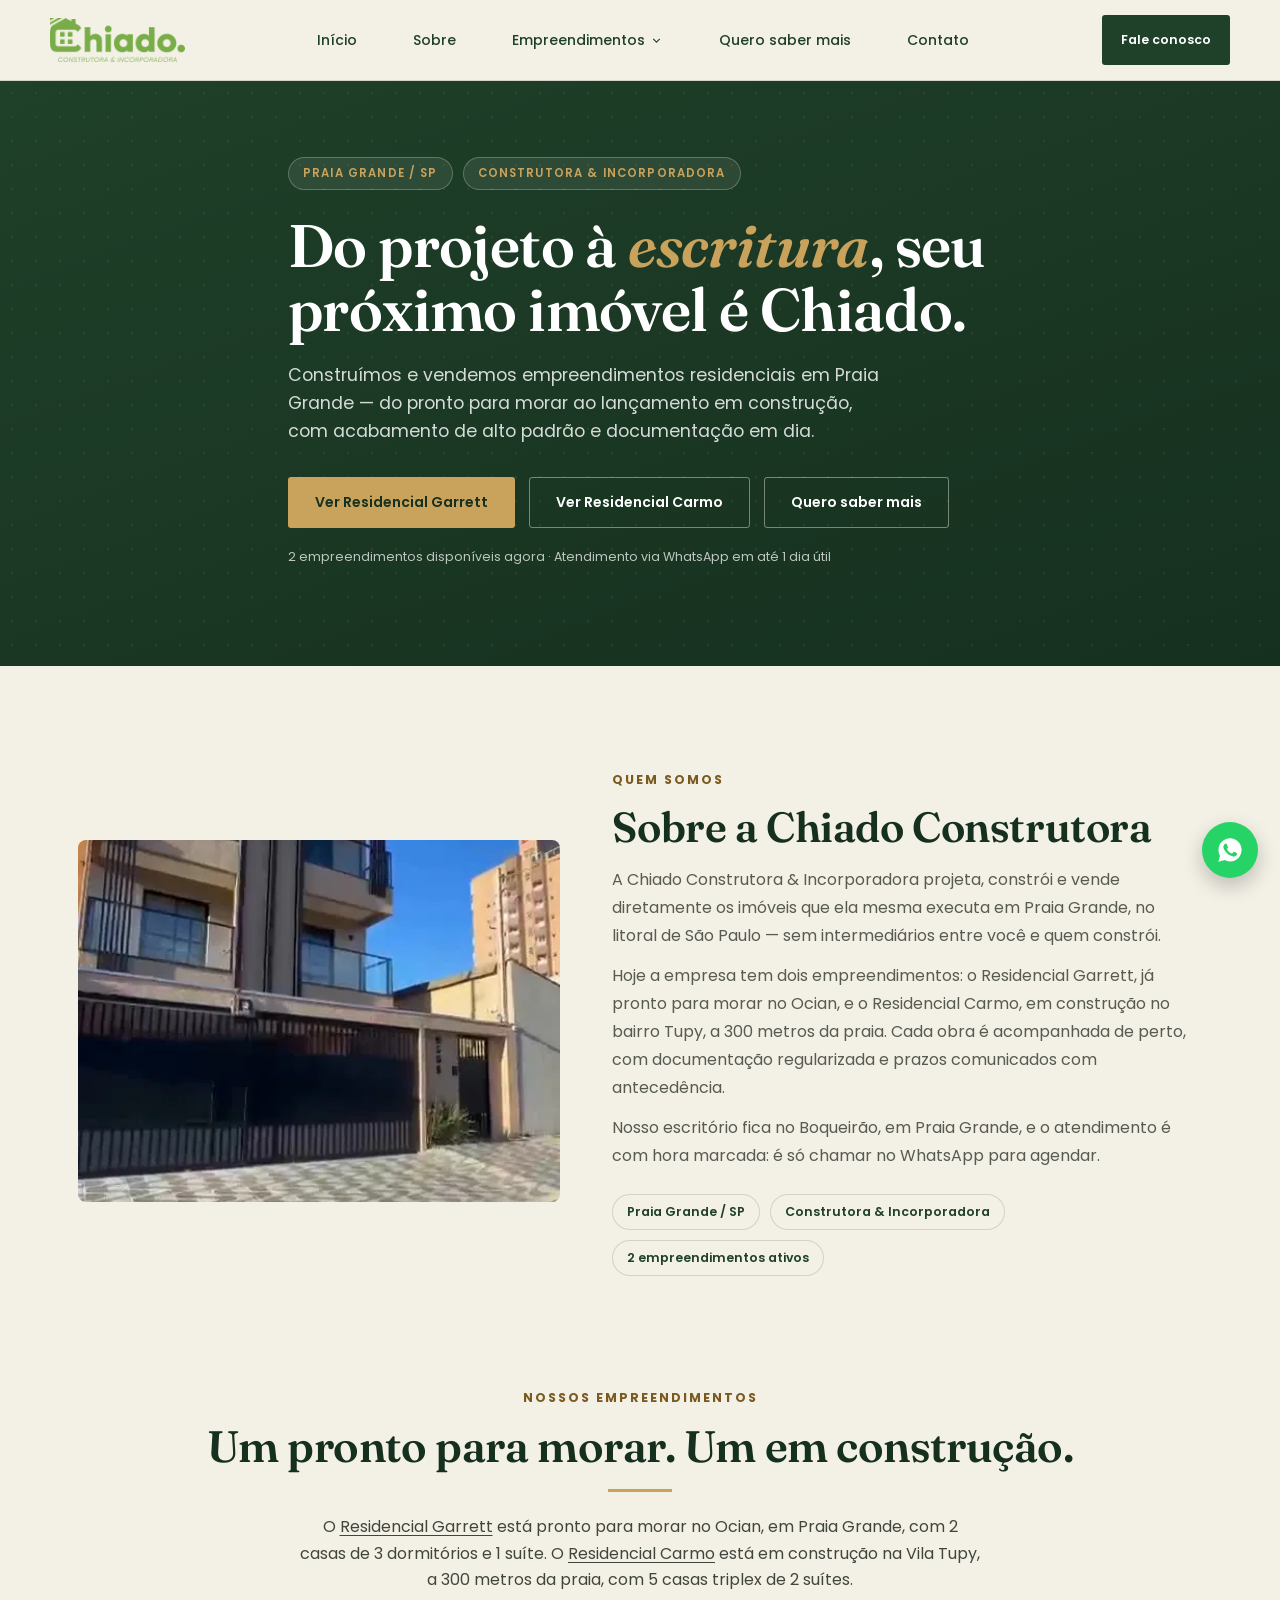
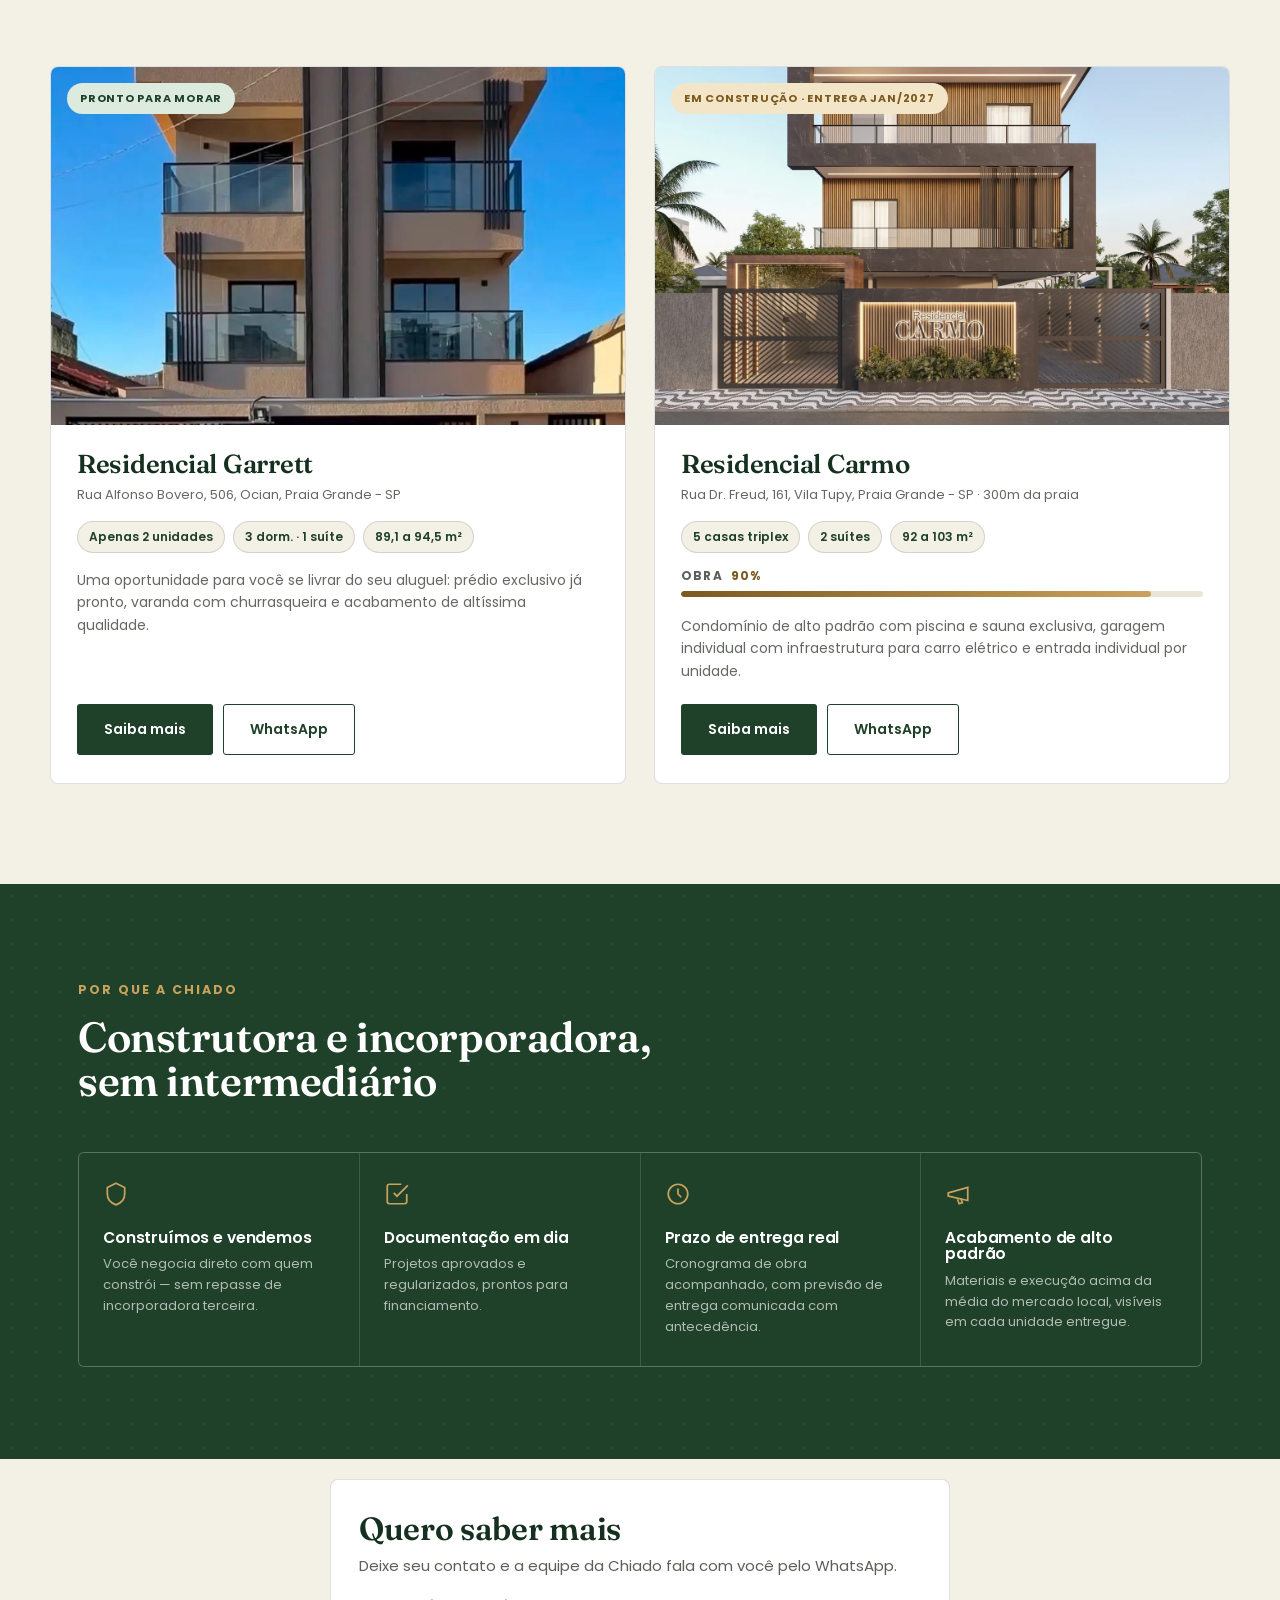
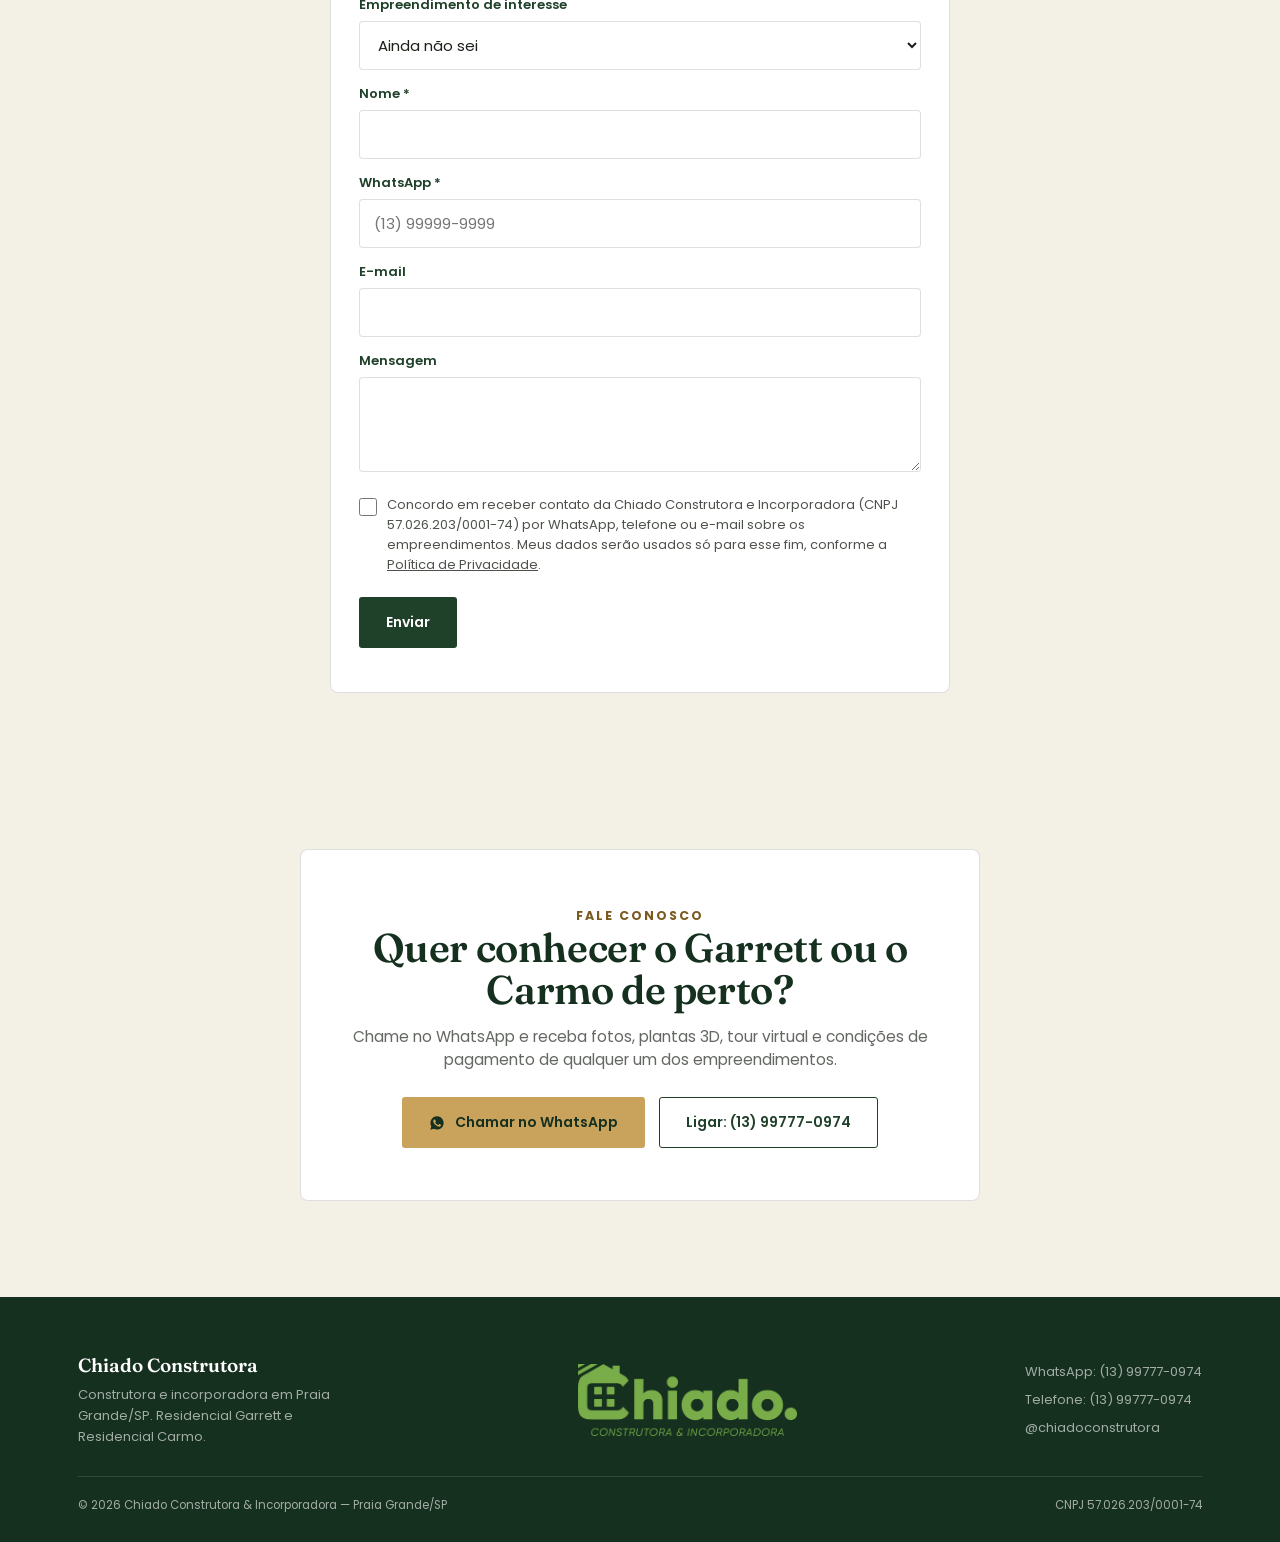
==== commit 69be6e8d: "Home: andamento da obra no cartao do Carmo Co-Authored-By: Claude Sonnet 5.5 <noreply@anthropic.com>" ====
--- a/site/index.html
+++ b/site/index.html
@@ -44,7 +44,7 @@
 <link rel="preconnect" href="https://fonts.googleapis.com">
 <link rel="preconnect" href="https://fonts.gstatic.com" crossorigin>
 <link href="https://fonts.googleapis.com/css2?family=Fraunces:opsz,wght@9..144,500;9..144,600;9..144,700&family=Poppins:wght@400;500;600;700&display=swap" rel="stylesheet">
-<link rel="stylesheet" href="assets/style.css?v=20261023e">
+<link rel="stylesheet" href="assets/style.css?v=20261023f">
 </head>
 <body>
 
@@ -210,12 +210,12 @@
 </a>
 
 <script src="assets/utm.js"></script>
-<script src="assets/main.js?v=20261023e"></script>
+<script src="assets/main.js?v=20261023f"></script>
 <script src="assets/reveal.js"></script>
 <script src="assets/lightbox.js"></script>
 <script src="data/empreendimentos.js"></script>
-<script src="assets/lead-form.js?v=20261023e"></script>
-<script src="assets/render.js"></script>
+<script src="assets/lead-form.js?v=20261023f"></script>
+<script src="assets/render.js?v=20261023f"></script>
 
 <script>window.va = window.va || function () { (window.vaq = window.vaq || []).push(arguments); };</script>
 <script defer src="/_vercel/insights/script.js"></script>
--- a/site/assets/style.css
+++ b/site/assets/style.css
@@ -701,3 +701,10 @@
 .dd-outro h3{ margin-top:8px; font-size:26px; color:var(--green-900); }
 .dd-outro .card-specs{ margin-top:12px; }
 .dd-outro-link{ display:inline-block; margin-top:18px; font-size:13px; font-weight:700; letter-spacing:0.06em; text-transform:uppercase; color:var(--green-800); }
+
+/* andamento da obra no cartão da home */
+.card-obra{ margin:14px 0 2px; }
+.card-obra span{ display:block; font-size:12px; font-weight:700; letter-spacing:0.1em; text-transform:uppercase; color:rgba(27,33,24,0.72); margin-bottom:6px; }
+.card-obra b{ color:var(--gold-dark); margin-left:4px; }
+.card-obra-barra{ height:6px; border-radius:999px; background:var(--cream-2); overflow:hidden; }
+.card-obra-barra i{ display:block; height:100%; border-radius:inherit; background:linear-gradient(90deg, var(--gold-dark), var(--gold)); }
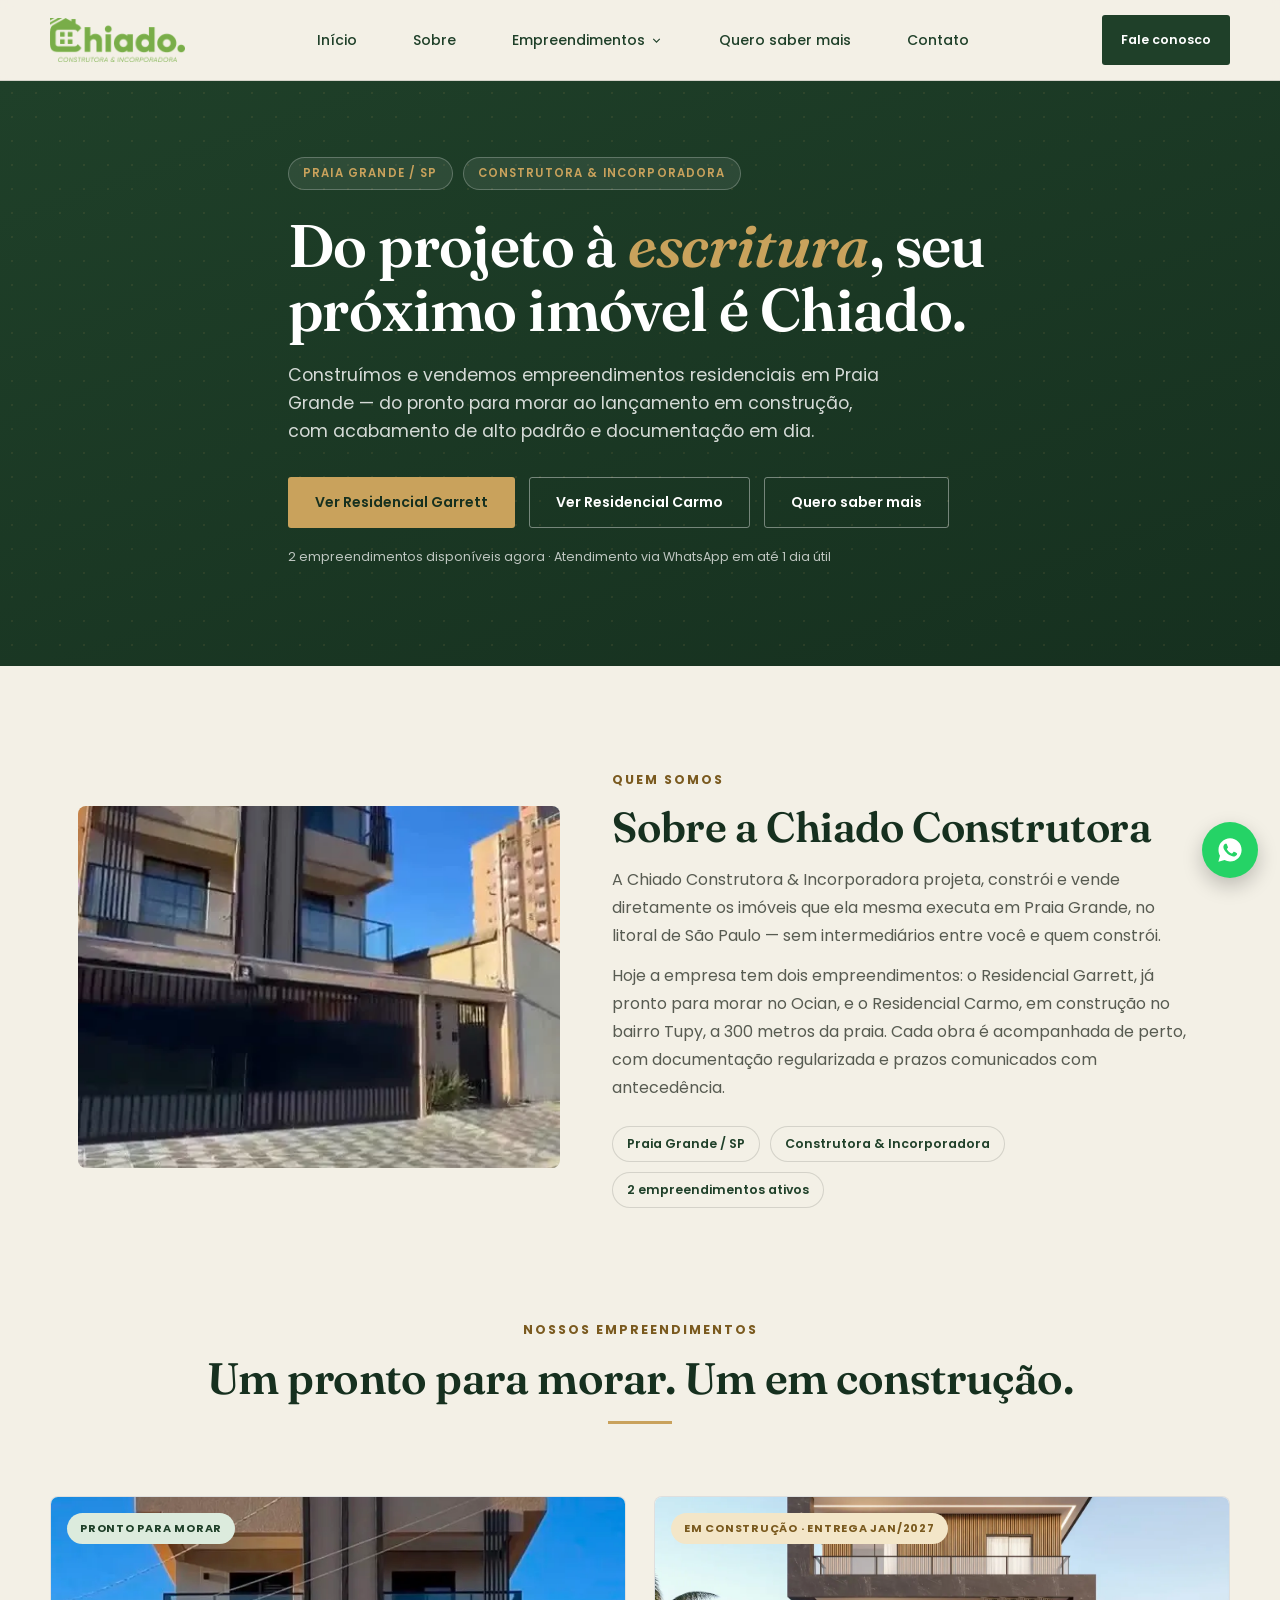
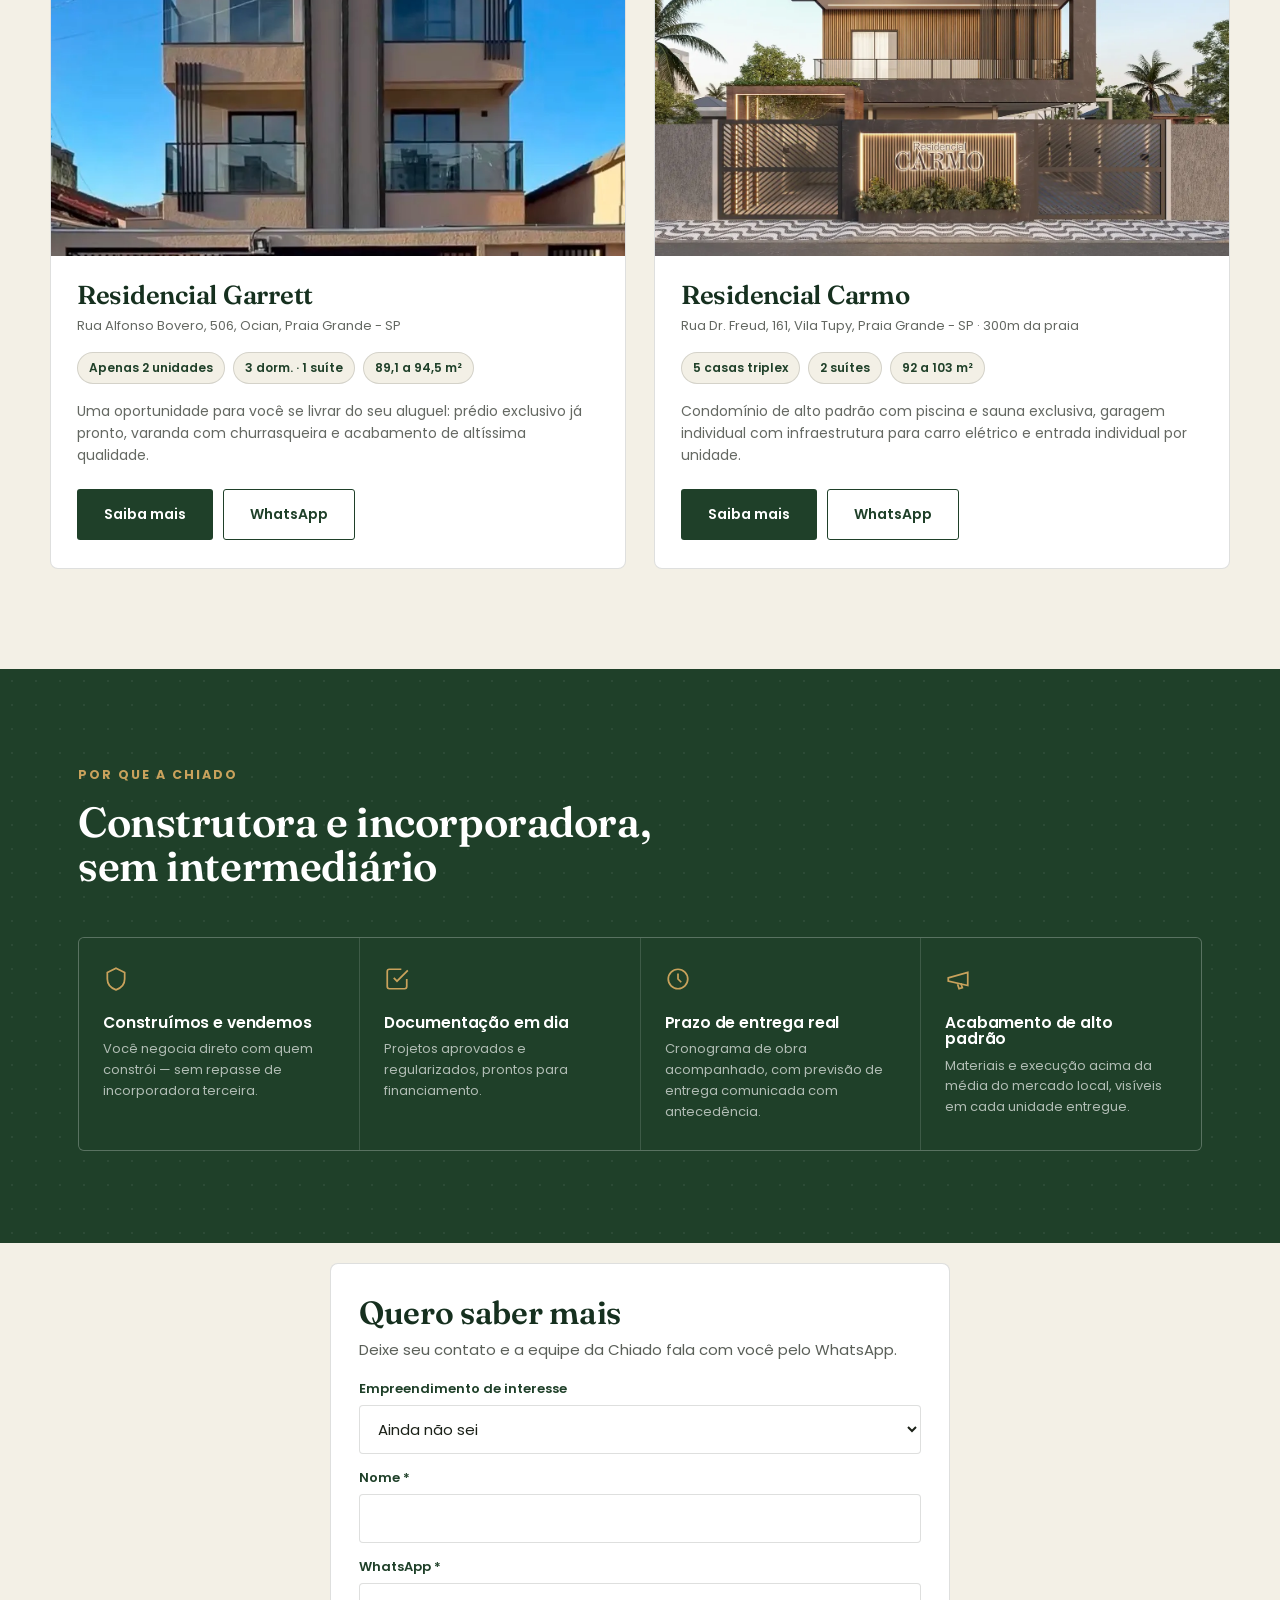
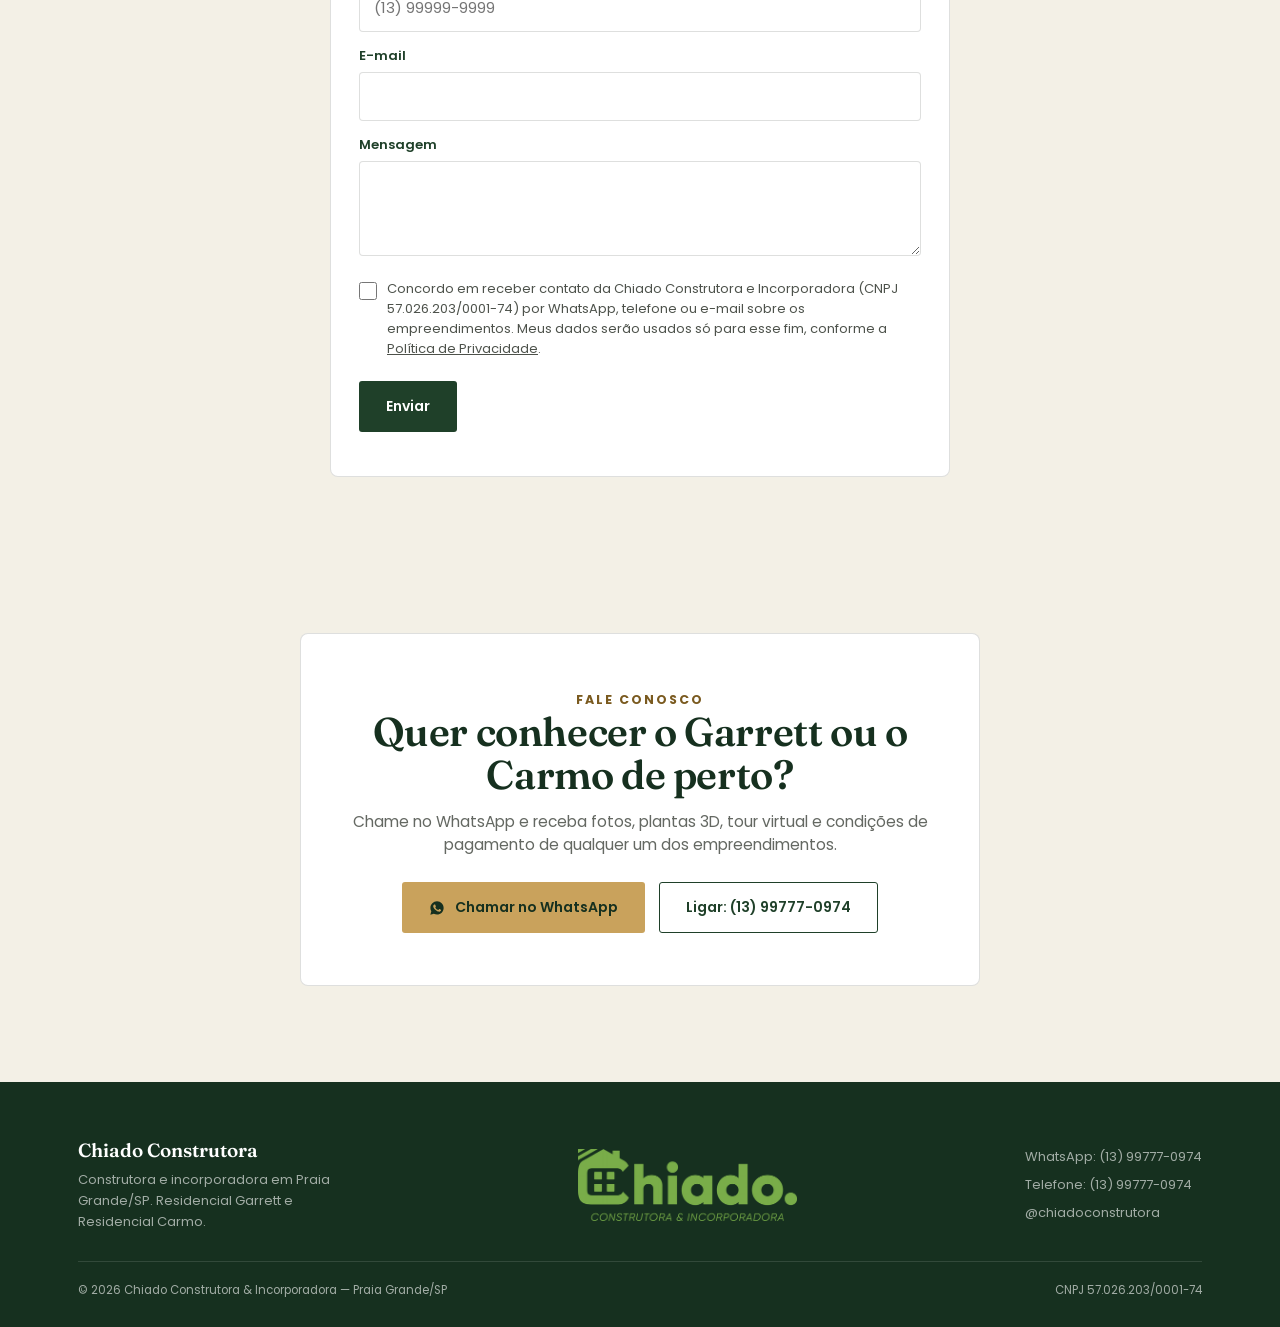
==== commit b9befdcb: "Rascunho local de 31/10/2026: ajustes de SEO nas paginas de imovel e auditoria de SEO Alteracoes que" ====
--- a/site/index.html
+++ b/site/index.html
@@ -3,8 +3,8 @@
 <head>
 <meta charset="UTF-8">
 <meta name="viewport" content="width=device-width, initial-scale=1.0">
-<title>Chiado Construtora | Imóveis em Praia Grande/SP</title>
-<meta name="description" content="Residencial Garrett, pronto para morar, e Residencial Carmo, em construção. Construtora e incorporadora em Praia Grande/SP. Conheça e fale pelo WhatsApp.">
+<title>Chiado Construtora &amp; Incorporadora | Empreendimentos em Praia Grande/SP</title>
+<meta name="description" content="Residencial Garrett (pronto para morar) e Residencial Carmo (em construção) — Chiado Construtora, Praia Grande/SP.">
 <link rel="icon" type="image/png" href="assets/logo-icon.png">
 <link rel="apple-touch-icon" href="assets/logo-icon.png">
 <!-- Se o site ganhar domínio próprio, troque https://www.chiadoconstrutora.com.br aqui, no imovel.html e na variável SITE_URL da Vercel (api/imovel.js) -->
@@ -13,12 +13,12 @@
 <meta property="og:locale" content="pt_BR">
 <meta property="og:site_name" content="Chiado Construtora &amp; Incorporadora">
 <meta property="og:url" content="https://www.chiadoconstrutora.com.br/">
-<meta property="og:title" content="Chiado Construtora | Imóveis em Praia Grande/SP">
-<meta property="og:description" content="Residencial Garrett, pronto para morar, e Residencial Carmo, em construção. Construtora e incorporadora em Praia Grande/SP. Conheça e fale pelo WhatsApp.">
+<meta property="og:title" content="Chiado Construtora &amp; Incorporadora | Empreendimentos em Praia Grande/SP">
+<meta property="og:description" content="Residencial Garrett (pronto para morar) e Residencial Carmo (em construção) — Chiado Construtora, Praia Grande/SP.">
 <meta property="og:image" content="https://www.chiadoconstrutora.com.br/assets/garrett-capa.jpg">
 <meta name="twitter:card" content="summary_large_image">
-<meta name="twitter:title" content="Chiado Construtora | Imóveis em Praia Grande/SP">
-<meta name="twitter:description" content="Residencial Garrett, pronto para morar, e Residencial Carmo, em construção. Construtora e incorporadora em Praia Grande/SP. Conheça e fale pelo WhatsApp.">
+<meta name="twitter:title" content="Chiado Construtora &amp; Incorporadora | Empreendimentos em Praia Grande/SP">
+<meta name="twitter:description" content="Residencial Garrett (pronto para morar) e Residencial Carmo (em construção) — Chiado Construtora, Praia Grande/SP.">
 <meta name="twitter:image" content="https://www.chiadoconstrutora.com.br/assets/garrett-capa.jpg">
 <script type="application/ld+json">
 {
@@ -28,7 +28,7 @@
   "url": "https://www.chiadoconstrutora.com.br/",
   "logo": "https://www.chiadoconstrutora.com.br/assets/logo-full.png",
   "image": "https://www.chiadoconstrutora.com.br/assets/garrett-capa.jpg",
-  "description": "Construtora e incorporadora em Praia Grande/SP. Residencial Garrett (pronto para morar) e Residencial Carmo (em construção). Escritório no Boqueirão, em Praia Grande, com atendimento mediante agendamento pelo WhatsApp.",
+  "description": "Construtora e incorporadora em Praia Grande/SP. Residencial Garrett (pronto para morar) e Residencial Carmo (em construção).",
   "telephone": "+55-13-99777-0974",
   "taxID": "57.026.203/0001-74",
   "address": {
@@ -37,14 +37,14 @@
     "addressRegion": "SP",
     "addressCountry": "BR"
   },
-  "areaServed": ["Boqueirão, Praia Grande, SP", "Praia Grande, SP"],
+  "areaServed": "Praia Grande, SP",
   "sameAs": ["https://www.instagram.com/chiadoconstrutora"]
 }
 </script>
 <link rel="preconnect" href="https://fonts.googleapis.com">
 <link rel="preconnect" href="https://fonts.gstatic.com" crossorigin>
 <link href="https://fonts.googleapis.com/css2?family=Fraunces:opsz,wght@9..144,500;9..144,600;9..144,700&family=Poppins:wght@400;500;600;700&display=swap" rel="stylesheet">
-<link rel="stylesheet" href="assets/style.css?v=20261023f">
+<link rel="stylesheet" href="assets/style.css">
 </head>
 <body>
 
@@ -64,8 +64,8 @@
           <svg aria-hidden="true" focusable="false" viewBox="0 0 24 24" fill="none" stroke="currentColor" stroke-width="2"><path d="M6 9l6 6 6-6"/></svg>
         </button>
         <div class="nav-dropdown-menu" id="nav-empreendimentos-menu">
-          <a href="imovel.html?slug=garrett">Residencial Garrett</a>
-          <a href="imovel.html?slug=carmo">Residencial Carmo</a>
+          <a href="/imovel/garrett">Residencial Garrett</a>
+          <a href="/imovel/carmo">Residencial Carmo</a>
           <div class="nav-dropdown-soon">Alcantara Mar <span>Em breve</span></div>
         </div>
       </div>
@@ -90,8 +90,8 @@
     <h1>Do projeto à <em>escritura</em>, seu próximo imóvel é Chiado.</h1>
     <p class="hero-sub">Construímos e vendemos empreendimentos residenciais em Praia Grande — do pronto para morar ao lançamento em construção, com acabamento de alto padrão e documentação em dia.</p>
     <div class="hero-actions">
-      <a class="btn btn-gold" href="imovel.html?slug=garrett">Ver Residencial Garrett</a>
-      <a class="btn btn-outline-gold" href="imovel.html?slug=carmo">Ver Residencial Carmo</a>
+      <a class="btn btn-gold" href="/imovel/garrett">Ver Residencial Garrett</a>
+      <a class="btn btn-outline-gold" href="/imovel/carmo">Ver Residencial Carmo</a>
       <a class="btn btn-outline-gold" href="#interesse">Quero saber mais</a>
     </div>
     <p class="hero-note">2 empreendimentos disponíveis agora · Atendimento via WhatsApp em até 1 dia útil</p>
@@ -101,14 +101,13 @@
 <section id="sobre" class="about reveal">
   <div class="wrap about-grid">
     <div class="about-img">
-      <picture><source srcset="assets/garrett-fachada.webp" type="image/webp"><img src="assets/garrett-fachada.jpg" width="464" height="832" alt="Fachada do Residencial Garrett, entregue pela Chiado Construtora em Praia Grande"></picture>
+      <picture><source srcset="assets/garrett-fachada.webp" type="image/webp"><img src="assets/garrett-fachada.jpg" alt="Obra entregue pela Chiado Construtora em Praia Grande"></picture>
     </div>
     <div class="about-copy">
       <span class="eyebrow">Quem somos</span>
       <h2>Sobre a Chiado Construtora</h2>
       <p>A Chiado Construtora &amp; Incorporadora projeta, constrói e vende diretamente os imóveis que ela mesma executa em Praia Grande, no litoral de São Paulo — sem intermediários entre você e quem constrói.</p>
       <p>Hoje a empresa tem dois empreendimentos: o Residencial Garrett, já pronto para morar no Ocian, e o Residencial Carmo, em construção no bairro Tupy, a 300 metros da praia. Cada obra é acompanhada de perto, com documentação regularizada e prazos comunicados com antecedência.</p>
-      <p>Nosso escritório fica no Boqueirão, em Praia Grande, e o atendimento é com hora marcada: é só chamar no WhatsApp para agendar.</p>
       <div class="about-badges">
         <span>Praia Grande / SP</span>
         <span>Construtora &amp; Incorporadora</span>
@@ -123,7 +122,6 @@
     <span class="eyebrow">Nossos empreendimentos</span>
     <h2>Um pronto para morar. Um em construção.</h2>
     <div class="rule center"></div>
-    <p class="emp-intro-txt">O <a href="/imovel/garrett">Residencial Garrett</a> está pronto para morar no Ocian, em Praia Grande, com 2 casas de 3 dormitórios e 1 suíte. O <a href="/imovel/carmo">Residencial Carmo</a> está em construção na Vila Tupy, a 300 metros da praia, com 5 casas triplex de 2 suítes.</p>
   </div>
 </section>
 
@@ -210,12 +208,12 @@
 </a>
 
 <script src="assets/utm.js"></script>
-<script src="assets/main.js?v=20261023f"></script>
+<script src="assets/main.js"></script>
 <script src="assets/reveal.js"></script>
 <script src="assets/lightbox.js"></script>
 <script src="data/empreendimentos.js"></script>
-<script src="assets/lead-form.js?v=20261023f"></script>
-<script src="assets/render.js?v=20261023f"></script>
+<script src="assets/lead-form.js"></script>
+<script src="assets/render.js"></script>
 
 <script>window.va = window.va || function () { (window.vaq = window.vaq || []).push(arguments); };</script>
 <script defer src="/_vercel/insights/script.js"></script>
--- a/site/assets/style.css
+++ b/site/assets/style.css
@@ -521,9 +521,6 @@
   backdrop-filter:blur(4px);
 }
 .dd-chip-ouro{ background:var(--gold); border-color:var(--gold); color:var(--green-900); }
-.dd-chip-obra{ position:relative; overflow:hidden; padding-bottom:12px; }
-.dd-chip-obra b{ color:var(--gold); margin-left:4px; }
-.dd-chip-obra i{ position:absolute; left:0; bottom:0; height:4px; width:var(--pct); background:var(--gold); }
 .dd-hero h1{ font-size:clamp(40px, 7.4vw, 88px); color:#fff; line-height:1; }
 .dd-hero-end{ margin-top:14px; font-size:15px; color:rgba(255,255,255,0.85); max-width:620px; }
 .dd-hero-acoes{ display:flex; flex-wrap:wrap; gap:12px; margin-top:26px; }
@@ -708,3 +705,13 @@
 .card-obra b{ color:var(--gold-dark); margin-left:4px; }
 .card-obra-barra{ height:6px; border-radius:999px; background:var(--cream-2); overflow:hidden; }
 .card-obra-barra i{ display:block; height:100%; border-radius:inherit; background:linear-gradient(90deg, var(--gold-dark), var(--gold)); }
+
+/* andamento da obra na capa: barra larga logo abaixo dos botões */
+.dd-hero-obra{ margin-top:26px; max-width:520px; }
+.dd-hero-obra-topo{ display:flex; justify-content:space-between; align-items:baseline; margin-bottom:8px; color:#fff; }
+.dd-hero-obra-topo span{ font-size:12px; font-weight:700; letter-spacing:0.14em; text-transform:uppercase; opacity:.9; }
+.dd-hero-obra-topo b{ font-size:20px; color:var(--gold); }
+.dd-hero-obra-barra{ height:10px; border-radius:999px; background:rgba(255,255,255,0.22); overflow:hidden; }
+.dd-hero-obra-barra i{ display:block; height:100%; width:var(--pct); border-radius:inherit; background:linear-gradient(90deg, var(--gold-dark), var(--gold)); }
+@media(max-width:640px){ .dd-hero-obra{ max-width:calc(100% - 76px); } }
+.dd-hero-obra-data{ margin:8px 0 0; font-size:12px; color:rgba(255,255,255,0.78); }
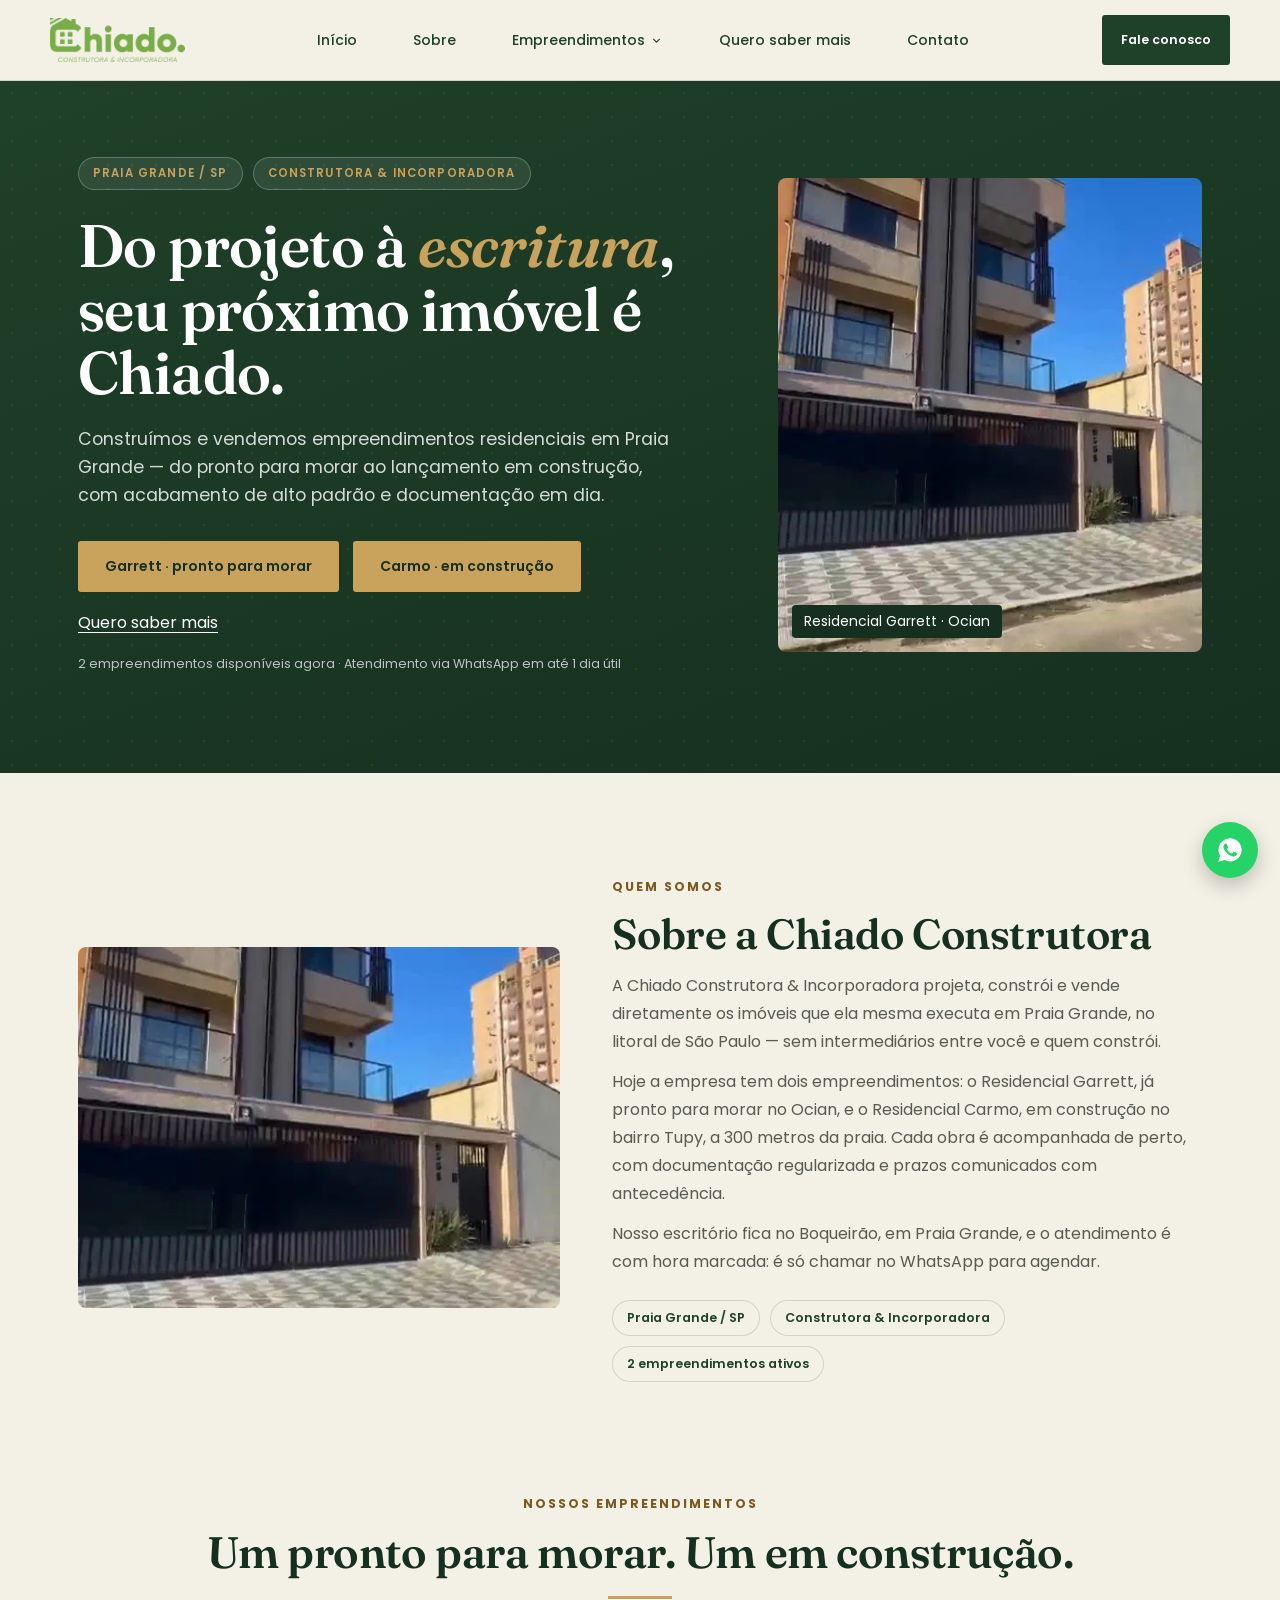
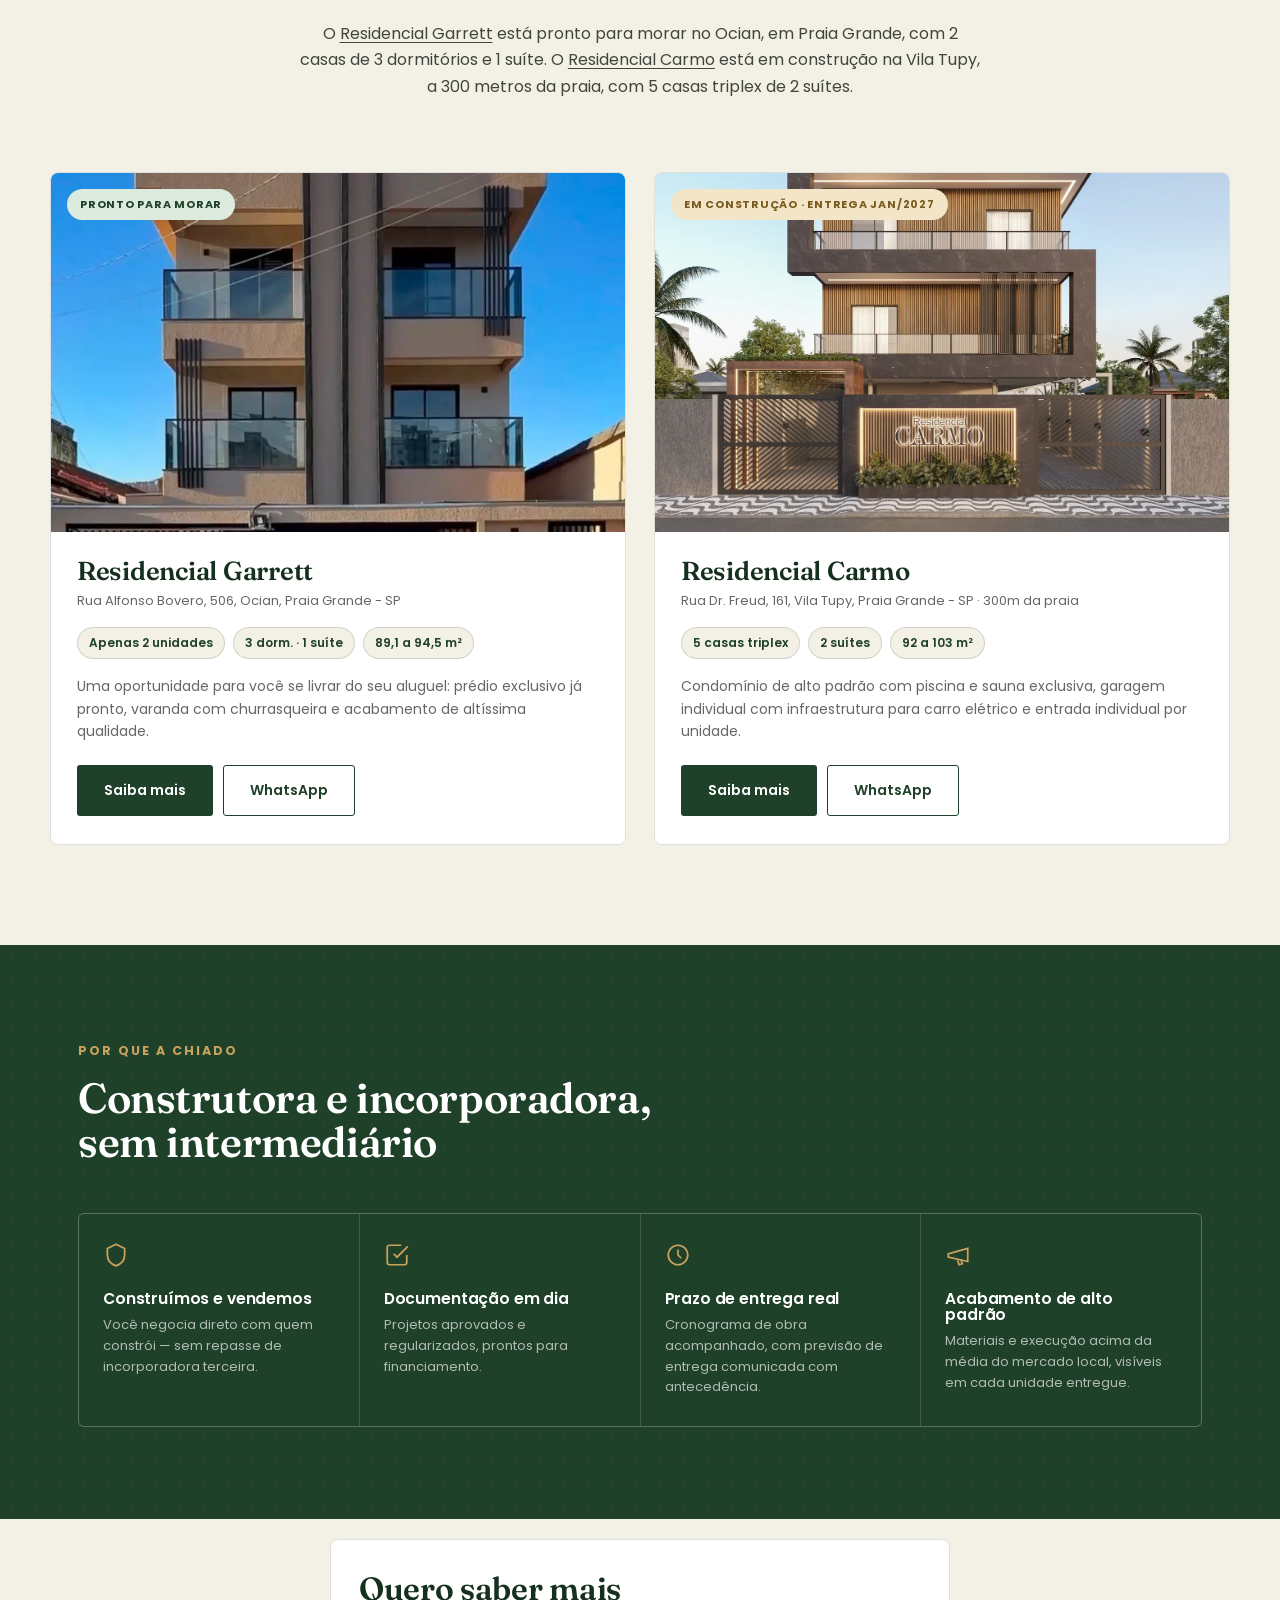
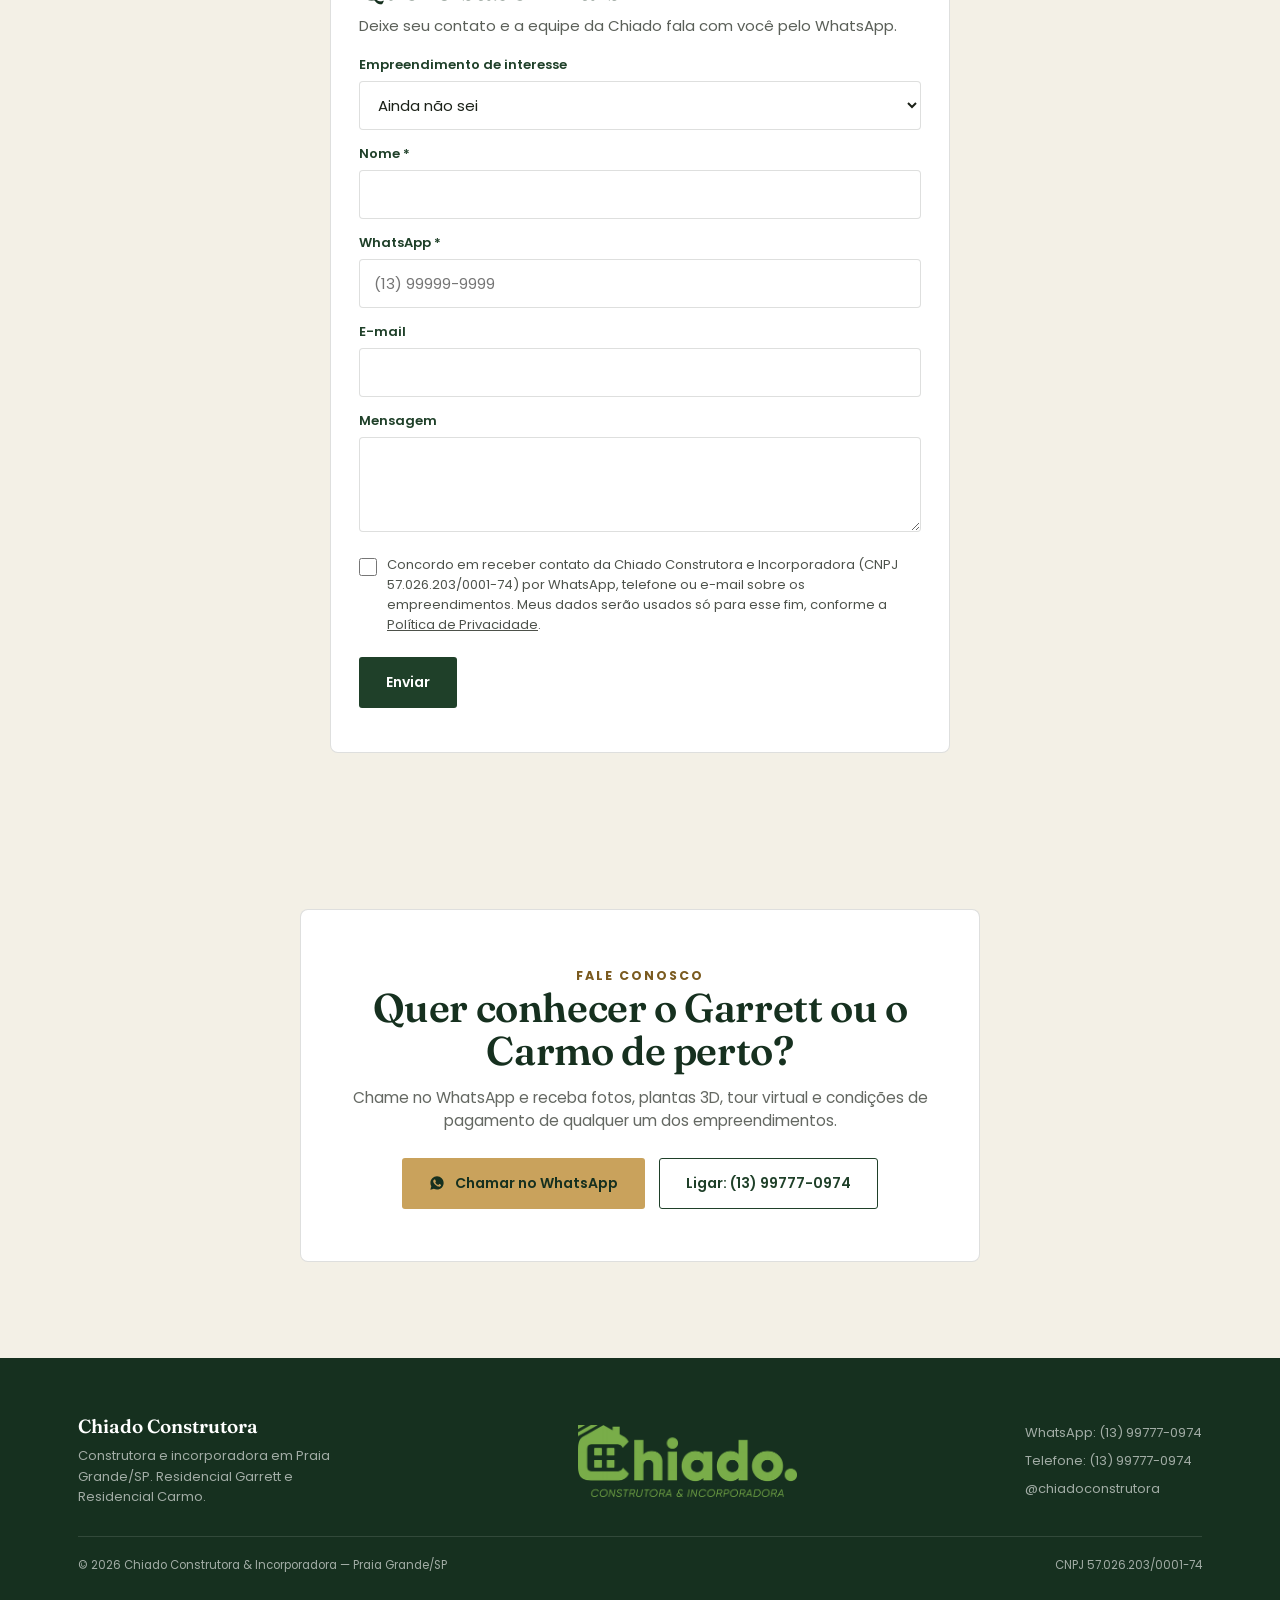
==== commit 7e3d92a0: "Melhora a apresentação dos imóveis e atualiza a obra do Carmo para 95%" ====
--- a/site/index.html
+++ b/site/index.html
@@ -3,8 +3,8 @@
 <head>
 <meta charset="UTF-8">
 <meta name="viewport" content="width=device-width, initial-scale=1.0">
-<title>Chiado Construtora &amp; Incorporadora | Empreendimentos em Praia Grande/SP</title>
-<meta name="description" content="Residencial Garrett (pronto para morar) e Residencial Carmo (em construção) — Chiado Construtora, Praia Grande/SP.">
+<title>Chiado Construtora | Imóveis em Praia Grande/SP</title>
+<meta name="description" content="Residencial Garrett, pronto para morar, e Residencial Carmo, em construção. Construtora e incorporadora em Praia Grande/SP. Conheça e fale pelo WhatsApp.">
 <link rel="icon" type="image/png" href="assets/logo-icon.png">
 <link rel="apple-touch-icon" href="assets/logo-icon.png">
 <!-- Se o site ganhar domínio próprio, troque https://www.chiadoconstrutora.com.br aqui, no imovel.html e na variável SITE_URL da Vercel (api/imovel.js) -->
@@ -13,12 +13,12 @@
 <meta property="og:locale" content="pt_BR">
 <meta property="og:site_name" content="Chiado Construtora &amp; Incorporadora">
 <meta property="og:url" content="https://www.chiadoconstrutora.com.br/">
-<meta property="og:title" content="Chiado Construtora &amp; Incorporadora | Empreendimentos em Praia Grande/SP">
-<meta property="og:description" content="Residencial Garrett (pronto para morar) e Residencial Carmo (em construção) — Chiado Construtora, Praia Grande/SP.">
+<meta property="og:title" content="Chiado Construtora | Imóveis em Praia Grande/SP">
+<meta property="og:description" content="Residencial Garrett, pronto para morar, e Residencial Carmo, em construção. Construtora e incorporadora em Praia Grande/SP. Conheça e fale pelo WhatsApp.">
 <meta property="og:image" content="https://www.chiadoconstrutora.com.br/assets/garrett-capa.jpg">
 <meta name="twitter:card" content="summary_large_image">
-<meta name="twitter:title" content="Chiado Construtora &amp; Incorporadora | Empreendimentos em Praia Grande/SP">
-<meta name="twitter:description" content="Residencial Garrett (pronto para morar) e Residencial Carmo (em construção) — Chiado Construtora, Praia Grande/SP.">
+<meta name="twitter:title" content="Chiado Construtora | Imóveis em Praia Grande/SP">
+<meta name="twitter:description" content="Residencial Garrett, pronto para morar, e Residencial Carmo, em construção. Construtora e incorporadora em Praia Grande/SP. Conheça e fale pelo WhatsApp.">
 <meta name="twitter:image" content="https://www.chiadoconstrutora.com.br/assets/garrett-capa.jpg">
 <script type="application/ld+json">
 {
@@ -28,7 +28,7 @@
   "url": "https://www.chiadoconstrutora.com.br/",
   "logo": "https://www.chiadoconstrutora.com.br/assets/logo-full.png",
   "image": "https://www.chiadoconstrutora.com.br/assets/garrett-capa.jpg",
-  "description": "Construtora e incorporadora em Praia Grande/SP. Residencial Garrett (pronto para morar) e Residencial Carmo (em construção).",
+  "description": "Construtora e incorporadora em Praia Grande/SP. Residencial Garrett (pronto para morar) e Residencial Carmo (em construção). Escritório no Boqueirão, em Praia Grande, com atendimento mediante agendamento pelo WhatsApp.",
   "telephone": "+55-13-99777-0974",
   "taxID": "57.026.203/0001-74",
   "address": {
@@ -37,14 +37,14 @@
     "addressRegion": "SP",
     "addressCountry": "BR"
   },
-  "areaServed": "Praia Grande, SP",
+  "areaServed": ["Boqueirão, Praia Grande, SP", "Praia Grande, SP"],
   "sameAs": ["https://www.instagram.com/chiadoconstrutora"]
 }
 </script>
 <link rel="preconnect" href="https://fonts.googleapis.com">
 <link rel="preconnect" href="https://fonts.gstatic.com" crossorigin>
 <link href="https://fonts.googleapis.com/css2?family=Fraunces:opsz,wght@9..144,500;9..144,600;9..144,700&family=Poppins:wght@400;500;600;700&display=swap" rel="stylesheet">
-<link rel="stylesheet" href="assets/style.css">
+<link rel="stylesheet" href="assets/style.css?v=20261123a">
 </head>
 <body>
 
@@ -83,31 +83,38 @@
 <main id="conteudo" tabindex="-1">
 <header class="hero">
   <div class="wrap hero-inner">
-    <div class="hero-badge-row">
-      <span class="hero-badge">Praia Grande / SP</span>
-      <span class="hero-badge">Construtora &amp; Incorporadora</span>
-    </div>
-    <h1>Do projeto à <em>escritura</em>, seu próximo imóvel é Chiado.</h1>
-    <p class="hero-sub">Construímos e vendemos empreendimentos residenciais em Praia Grande — do pronto para morar ao lançamento em construção, com acabamento de alto padrão e documentação em dia.</p>
-    <div class="hero-actions">
-      <a class="btn btn-gold" href="/imovel/garrett">Ver Residencial Garrett</a>
-      <a class="btn btn-outline-gold" href="/imovel/carmo">Ver Residencial Carmo</a>
-      <a class="btn btn-outline-gold" href="#interesse">Quero saber mais</a>
-    </div>
-    <p class="hero-note">2 empreendimentos disponíveis agora · Atendimento via WhatsApp em até 1 dia útil</p>
+    <div class="hero-copy">
+      <div class="hero-badge-row">
+        <span class="hero-badge">Praia Grande / SP</span>
+        <span class="hero-badge">Construtora &amp; Incorporadora</span>
+      </div>
+      <h1>Do projeto à <em>escritura</em>, seu próximo imóvel é Chiado.</h1>
+      <p class="hero-sub">Construímos e vendemos empreendimentos residenciais em Praia Grande — do pronto para morar ao lançamento em construção, com acabamento de alto padrão e documentação em dia.</p>
+      <div class="hero-actions">
+        <a class="btn btn-gold" href="/imovel/garrett">Garrett · pronto para morar</a>
+        <a class="btn btn-gold" href="/imovel/carmo">Carmo · em construção</a>
+      </div>
+      <a class="hero-contact" href="#interesse">Quero saber mais</a>
+      <p class="hero-note">2 empreendimentos disponíveis agora · Atendimento via WhatsApp em até 1 dia útil</p>
+    </div>
+    <figure class="hero-property">
+      <img src="assets/garrett-fachada.webp" width="464" height="832" alt="Fachada do Residencial Garrett">
+      <figcaption>Residencial Garrett · Ocian</figcaption>
+    </figure>
   </div>
 </header>
 
 <section id="sobre" class="about reveal">
   <div class="wrap about-grid">
     <div class="about-img">
-      <picture><source srcset="assets/garrett-fachada.webp" type="image/webp"><img src="assets/garrett-fachada.jpg" alt="Obra entregue pela Chiado Construtora em Praia Grande"></picture>
+      <picture><source srcset="assets/garrett-fachada.webp" type="image/webp"><img src="assets/garrett-fachada.jpg" width="464" height="832" alt="Fachada do Residencial Garrett, entregue pela Chiado Construtora em Praia Grande"></picture>
     </div>
     <div class="about-copy">
       <span class="eyebrow">Quem somos</span>
       <h2>Sobre a Chiado Construtora</h2>
       <p>A Chiado Construtora &amp; Incorporadora projeta, constrói e vende diretamente os imóveis que ela mesma executa em Praia Grande, no litoral de São Paulo — sem intermediários entre você e quem constrói.</p>
       <p>Hoje a empresa tem dois empreendimentos: o Residencial Garrett, já pronto para morar no Ocian, e o Residencial Carmo, em construção no bairro Tupy, a 300 metros da praia. Cada obra é acompanhada de perto, com documentação regularizada e prazos comunicados com antecedência.</p>
+      <p>Nosso escritório fica no Boqueirão, em Praia Grande, e o atendimento é com hora marcada: é só chamar no WhatsApp para agendar.</p>
       <div class="about-badges">
         <span>Praia Grande / SP</span>
         <span>Construtora &amp; Incorporadora</span>
@@ -122,6 +129,7 @@
     <span class="eyebrow">Nossos empreendimentos</span>
     <h2>Um pronto para morar. Um em construção.</h2>
     <div class="rule center"></div>
+    <p class="emp-intro-txt">O <a href="/imovel/garrett">Residencial Garrett</a> está pronto para morar no Ocian, em Praia Grande, com 2 casas de 3 dormitórios e 1 suíte. O <a href="/imovel/carmo">Residencial Carmo</a> está em construção na Vila Tupy, a 300 metros da praia, com 5 casas triplex de 2 suítes.</p>
   </div>
 </section>
 
@@ -208,12 +216,12 @@
 </a>
 
 <script src="assets/utm.js"></script>
-<script src="assets/main.js"></script>
+<script src="assets/main.js?v=20261023j"></script>
 <script src="assets/reveal.js"></script>
 <script src="assets/lightbox.js"></script>
 <script src="data/empreendimentos.js"></script>
-<script src="assets/lead-form.js"></script>
-<script src="assets/render.js"></script>
+<script src="assets/lead-form.js?v=20261023j"></script>
+<script src="assets/render.js?v=20261023j"></script>
 
 <script>window.va = window.va || function () { (window.vaq = window.vaq || []).push(arguments); };</script>
 <script defer src="/_vercel/insights/script.js"></script>
--- a/site/assets/style.css
+++ b/site/assets/style.css
@@ -209,7 +209,19 @@
   background-image: radial-gradient(rgba(201,162,92,0.10) 1.5px, transparent 1.5px);
   background-size:24px 24px; pointer-events:none;
 }
-.hero-inner{ position:relative; z-index:2; max-width:760px; }
+.hero-inner{ position:relative; z-index:2; display:grid; grid-template-columns:minmax(0, 3fr) minmax(0, 2fr); align-items:center; gap:clamp(32px, 5vw, 76px); }
+.hero-property{ position:relative; margin:0; }
+.hero-property img{ display:block; width:100%; height:clamp(350px, 37vw, 500px); object-fit:cover; border-radius:8px; }
+.hero-property figcaption{ position:absolute; bottom:14px; left:14px; padding:6px 12px; background:#16301f; color:white; border-radius:4px; font-size:14px; }
+.hero-contact{ display:inline-block; margin-top:18px; color:white; text-decoration:underline; text-underline-offset:4px; }
+@media(max-width:800px){
+  .hero-inner{ grid-template-columns:minmax(0, 1fr); }
+  .hero-property{ display:none; }
+  .hero{ padding:44px 0 52px; }
+}
+@media(max-width:580px){
+  .hero .hero-actions{ display:grid; grid-template-columns:minmax(0, 1fr); gap:10px; }
+}
 .hero-badge-row{ display:flex; flex-wrap:wrap; align-items:center; gap:10px; margin-bottom:24px; }
 .hero-badge{
   font-size:11.5px; font-weight:600; letter-spacing:0.1em; text-transform:uppercase;
